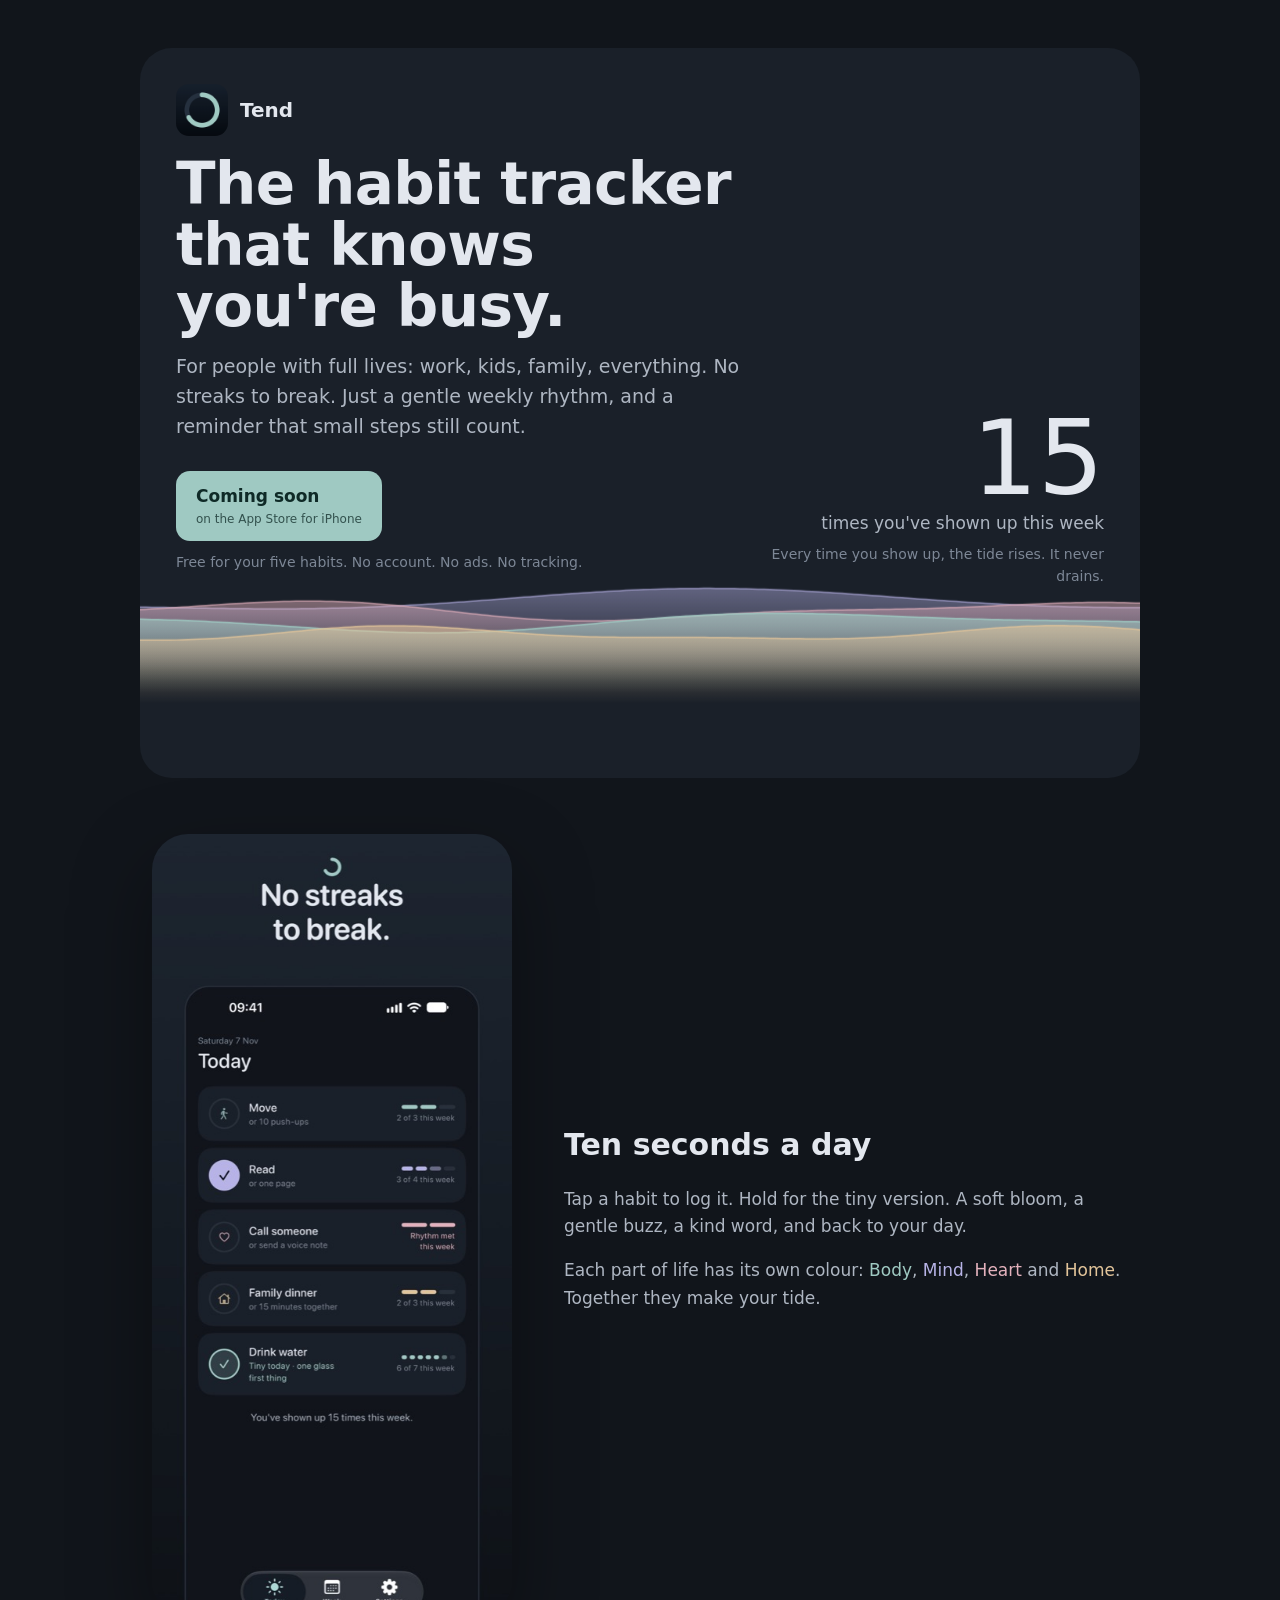
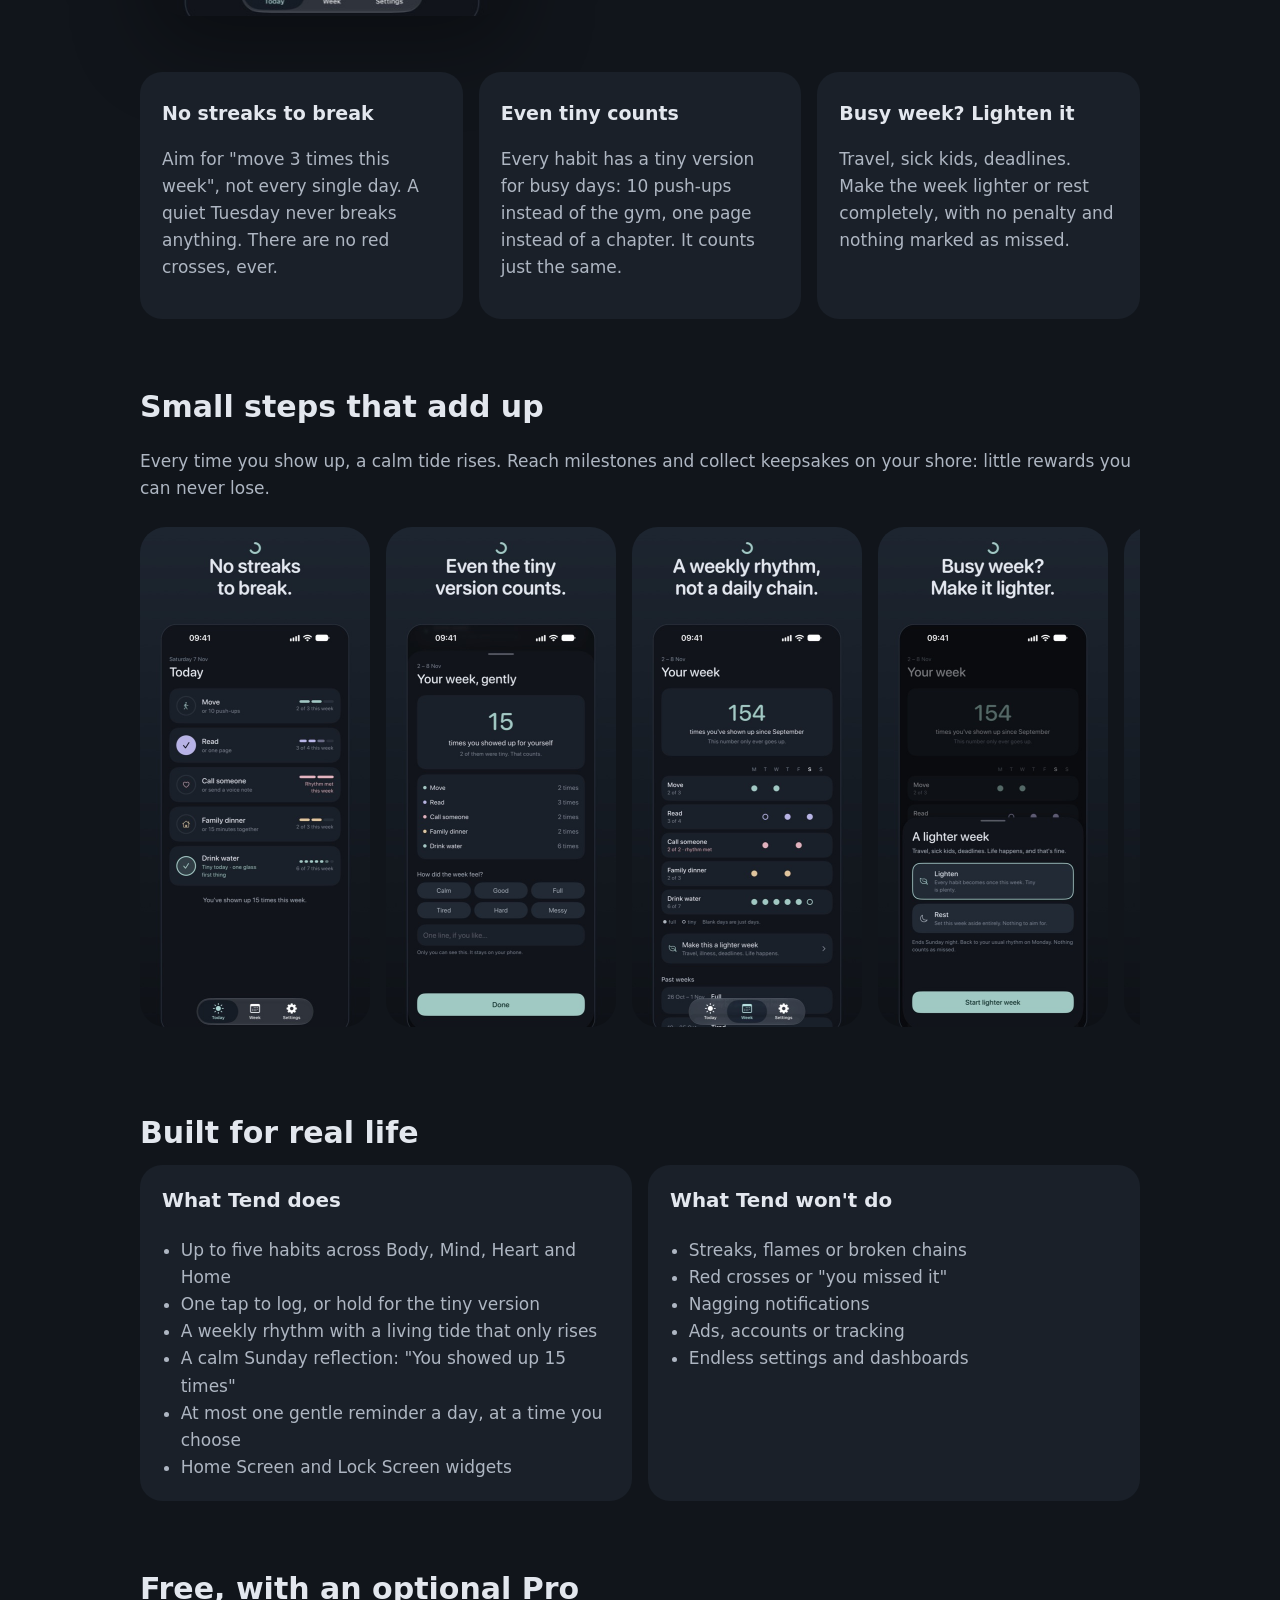
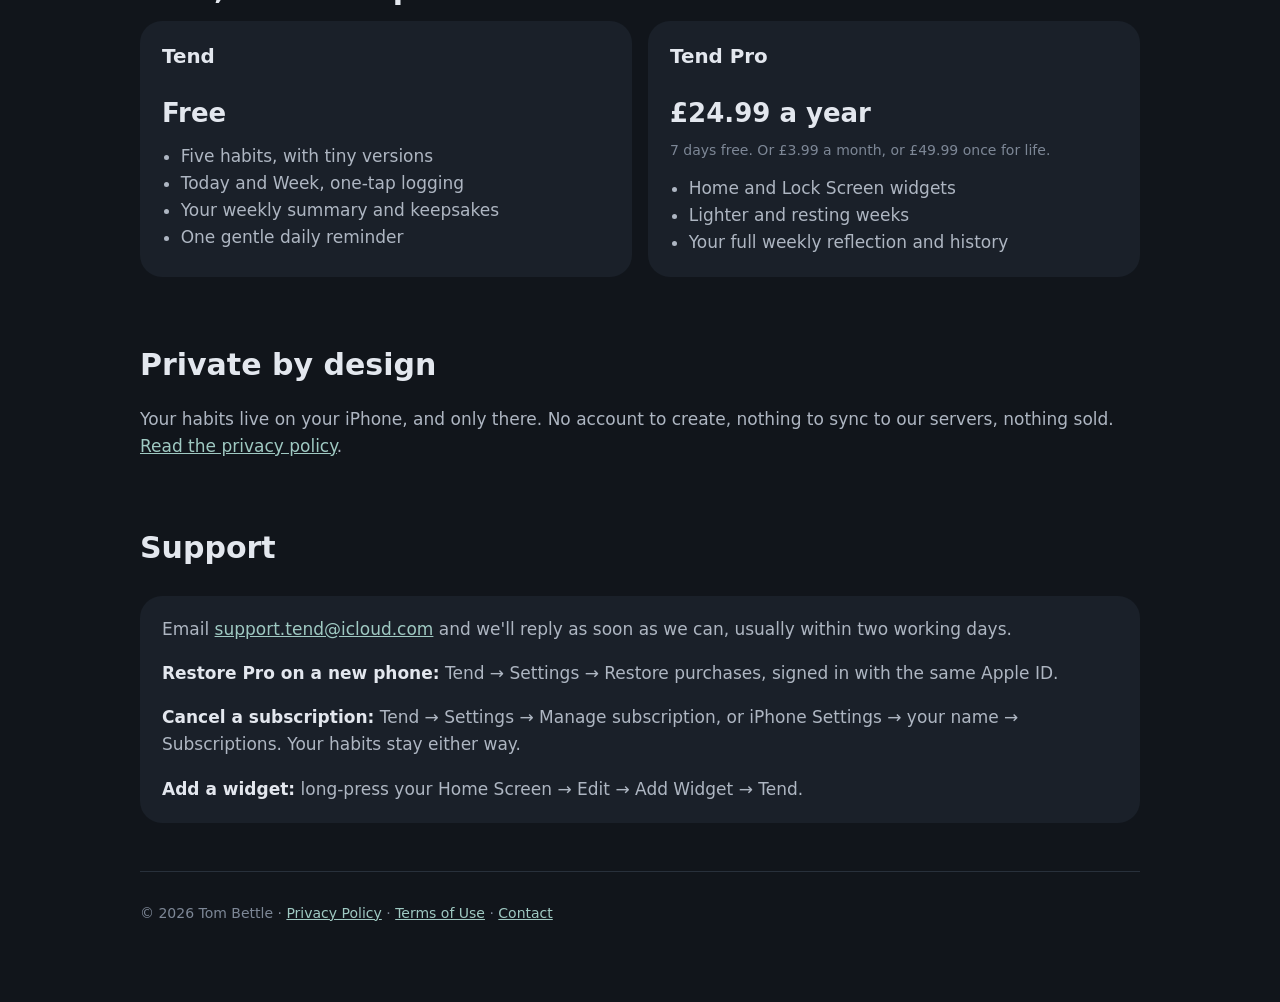
==== index.html @ be0e627a "Tide hero and app colours Co-Authored-By: Claude Opus 5.5 <noreply@anthropic.com>" ====
<!doctype html>
<html lang="en-GB">
<head>
<meta charset="utf-8">
<meta name="viewport" content="width=device-width, initial-scale=1">
<title>Tend · The calm habit tracker for busy people</title>
<meta name="description" content="Tend is a calm habit tracker for busy lives. Weekly rhythm instead of streaks, tiny versions for busy days, and lighter weeks with no penalty. Free on iPhone.">
<meta property="og:title" content="Tend · The habit tracker that knows you're busy">
<meta property="og:description" content="No streaks to break. A weekly rhythm, tiny versions for busy days, and a tide that rises every time you show up.">
<meta property="og:image" content="https://sitexuk.github.io/tend-site/images/1-today.jpg">
<link rel="icon" href="images/icon.png">
<link rel="apple-touch-icon" href="images/icon.png">
<link rel="stylesheet" href="style.css">
<style>
  main { max-width: 1040px; }
  .tide { position: relative; background: var(--card); border-radius: 32px; overflow: hidden; margin-top: 8px; }
  .tide canvas { position:absolute; inset:0; width:100%; height:100%; }
  .tide-inner { position: relative; display:grid; grid-template-columns: 1.25fr 0.75fr; gap: 24px; padding: 36px 36px 190px; }
  .tide h1 { font-size: clamp(38px, 5.6vw, 58px); line-height: 1.05; margin: 18px 0 14px; }
  .tide .lead { font-size: 19px; max-width: 30em; }
  .brand { display:flex; align-items:center; gap:12px; font-weight:600; font-size:20px; }
  .appicon { width:52px; height:52px; border-radius:13px; display:block; }
  .tide-count { align-self: end; text-align: right; }
  .tide-count .num { font-size: clamp(64px, 10vw, 104px); font-weight: 500; line-height: 1; color: var(--text); font-variant-numeric: tabular-nums; }
  .tide-count .cap { color: var(--soft); font-size: 17px; }
  .tide-count .sub { color: var(--muted); font-size: 14px; margin-top: 6px; }
  .hero { display:grid; grid-template-columns: 0.8fr 1.2fr; gap: 40px; align-items:center; margin-top: 56px; }
  .badge { display:inline-flex; align-items:center; gap:10px; background: var(--accent); color: var(--on-accent); border-radius: 14px; padding: 12px 20px; font-weight:600; text-decoration:none; margin-top: 10px; }
  .badge small { display:block; font-weight:400; font-size:12px; opacity:.75; }
  .note { font-size:14px; color: var(--muted); margin-top: 10px; }
  .phone { width:100%; max-width:360px; border-radius: 36px; display:block; margin: 0 auto; box-shadow: 0 30px 80px rgba(0,0,0,.35); }
  .pillars { display:grid; grid-template-columns: repeat(3, 1fr); gap:16px; margin: 56px 0 8px; }
  .pillars .card { margin:0; }
  .pillars h3 { margin: 6px 0 6px; font-size: 19px; }
  .shots { display:flex; gap:16px; overflow-x:auto; padding: 8px 2px 18px; scroll-snap-type: x mandatory; }
  .shots img { width: 230px; border-radius: 26px; flex: none; scroll-snap-align: start; }
  .split { display:grid; grid-template-columns: 1fr 1fr; gap: 16px; }
  .split .card { margin: 0; }
  .price { font-size: 26px; font-weight: 600; color: var(--text); margin: 4px 0; }
  ul.clean { padding-left: 1.1em; margin: 8px 0 0; }
  .not { color: var(--muted); }
  h2.section { font-size: 30px; margin-top: 64px; }
  @media (max-width: 760px) {
    .hero, .split, .pillars, .tide-inner { grid-template-columns: 1fr; }
    .tide-inner { padding: 28px 22px 170px; }
    .tide-count { text-align: left; }
    .phone { max-width: 280px; }
  }
</style>
</head>
<body>
<main>

  <section class="tide" aria-label="Tend">
    <canvas id="tide" aria-hidden="true"></canvas>
    <div class="tide-inner">
      <div class="tide-copy">
        <div class="brand"><img class="appicon" src="images/icon.png" alt=""> <span>Tend</span></div>
        <h1>The habit tracker that knows you're busy.</h1>
        <p class="lead">For people with full lives: work, kids, family, everything. No streaks to break. Just a gentle weekly rhythm, and a reminder that small steps still count.</p>
        <a class="badge" href="#download"><span>Coming soon<small>on the App Store for iPhone</small></span></a>
        <p class="note">Free for your five habits. No account. No ads. No tracking.</p>
      </div>
      <div class="tide-count">
        <div class="num" id="count">0</div>
        <div class="cap">times you've shown up this week</div>
        <div class="sub">Every time you show up, the tide rises. It never drains.</div>
      </div>
    </div>
  </section>

  <section class="hero">
    <img class="phone" src="images/1-today.jpg" alt="Tend's Today screen with five habits and the rising tide">
    <div>
      <h2 class="section" style="margin-top:0">Ten seconds a day</h2>
      <p>Tap a habit to log it. Hold for the tiny version. A soft bloom, a gentle buzz, a kind word, and back to your day.</p>
      <p>Each part of life has its own colour: <span style="color:var(--body)">Body</span>, <span style="color:var(--mind)">Mind</span>, <span style="color:var(--heart)">Heart</span> and <span style="color:var(--home)">Home</span>. Together they make your tide.</p>
    </div>
  </section>

  <section class="pillars">
    <div class="card">
      <h3>No streaks to break</h3>
      <p>Aim for "move 3 times this week", not every single day. A quiet Tuesday never breaks anything. There are no red crosses, ever.</p>
    </div>
    <div class="card">
      <h3>Even tiny counts</h3>
      <p>Every habit has a tiny version for busy days: 10 push-ups instead of the gym, one page instead of a chapter. It counts just the same.</p>
    </div>
    <div class="card">
      <h3>Busy week? Lighten it</h3>
      <p>Travel, sick kids, deadlines. Make the week lighter or rest completely, with no penalty and nothing marked as missed.</p>
    </div>
  </section>

  <h2 class="section">Small steps that add up</h2>
  <p>Every time you show up, a calm tide rises. Reach milestones and collect keepsakes on your shore: little rewards you can never lose.</p>
  <div class="shots" aria-label="Screenshots">
    <img src="images/1-today.jpg" alt="Today screen">
    <img src="images/2-reflection.jpg" alt="Weekly reflection: 15 times you showed up for yourself">
    <img src="images/3-week.jpg" alt="Week screen with lifetime count">
    <img src="images/4-lighter.jpg" alt="Lighter week options">
    <img src="images/5-widget.jpg" alt="Home Screen widget">
  </div>

  <h2 class="section">Built for real life</h2>
  <div class="split">
    <div class="card">
      <h3 style="margin-top:0">What Tend does</h3>
      <ul class="clean">
        <li>Up to five habits across Body, Mind, Heart and Home</li>
        <li>One tap to log, or hold for the tiny version</li>
        <li>A weekly rhythm with a living tide that only rises</li>
        <li>A calm Sunday reflection: "You showed up 15 times"</li>
        <li>At most one gentle reminder a day, at a time you choose</li>
        <li>Home Screen and Lock Screen widgets</li>
      </ul>
    </div>
    <div class="card">
      <h3 style="margin-top:0">What Tend won't do</h3>
      <ul class="clean not">
        <li>Streaks, flames or broken chains</li>
        <li>Red crosses or "you missed it"</li>
        <li>Nagging notifications</li>
        <li>Ads, accounts or tracking</li>
        <li>Endless settings and dashboards</li>
      </ul>
    </div>
  </div>

  <h2 class="section" id="pricing">Free, with an optional Pro</h2>
  <div class="split">
    <div class="card">
      <h3 style="margin-top:0">Tend</h3>
      <p class="price">Free</p>
      <ul class="clean">
        <li>Five habits, with tiny versions</li>
        <li>Today and Week, one-tap logging</li>
        <li>Your weekly summary and keepsakes</li>
        <li>One gentle daily reminder</li>
      </ul>
    </div>
    <div class="card">
      <h3 style="margin-top:0">Tend Pro</h3>
      <p class="price">£24.99 a year</p>
      <p class="small" style="margin-top:0">7 days free. Or £3.99 a month, or £49.99 once for life.</p>
      <ul class="clean">
        <li>Home and Lock Screen widgets</li>
        <li>Lighter and resting weeks</li>
        <li>Your full weekly reflection and history</li>
      </ul>
    </div>
  </div>

  <h2 class="section" id="download">Private by design</h2>
  <p>Your habits live on your iPhone, and only there. No account to create, nothing to sync to our servers, nothing sold. <a href="privacy/">Read the privacy policy</a>.</p>

  <h2 class="section" id="support">Support</h2>
  <div class="card">
    <p style="margin-top:0">Email <a href="mailto:support.tend@icloud.com">support.tend@icloud.com</a> and we'll reply as soon as we can, usually within two working days.</p>
    <p><strong>Restore Pro on a new phone:</strong> Tend → Settings → Restore purchases, signed in with the same Apple ID.</p>
    <p><strong>Cancel a subscription:</strong> Tend → Settings → Manage subscription, or iPhone Settings → your name → Subscriptions. Your habits stay either way.</p>
    <p style="margin-bottom:0"><strong>Add a widget:</strong> long-press your Home Screen → Edit → Add Widget → Tend.</p>
  </div>

  <footer>
    <p class="small">© 2026 Tom Bettle · <a href="privacy/">Privacy Policy</a> · <a href="https://www.apple.com/legal/internet-services/itunes/dev/stdeula/">Terms of Use</a> · <a href="mailto:support.tend@icloud.com">Contact</a></p>
  </footer>
</main>
<script>
// The tide: four ribbons in the life-area colours, glassy crests, rising as the count goes up.
(() => {
  const canvas = document.getElementById('tide'), ctx = canvas.getContext('2d');
  const countEl = document.getElementById('count');
  const still = matchMedia('(prefers-reduced-motion: reduce)').matches;
  const layers = [
    { c: [183,179,230], o: .20, a: 9, f: 1.7, s: .55, p: 0.0, d: -18 },
    { c: [227,177,188], o: .22, a: 8, f: 2.6, s: .83, p: 1.3, d: -8 },
    { c: [159,201,194], o: .30, a: 8, f: 2.1, s: 1.21, p: 2.6, d: 3 },
    { c: [226,196,154], o: .26, a: 6, f: 3.1, s: 1.47, p: 4.0, d: 15 },
  ];
  const target = 15; let shown = still ? target : 0, level = still ? 1 : 0, start = performance.now();
  function size() { const r = canvas.getBoundingClientRect(), k = devicePixelRatio || 1; canvas.width = r.width * k; canvas.height = r.height * k; ctx.setTransform(k, 0, 0, k, 0, 0); }
  addEventListener('resize', size); size();
  function frame(now) {
    const t = now / 1000, w = canvas.clientWidth, h = canvas.clientHeight;
    if (!still) {
      const p = Math.min((now - start) / 3200, 1), e = 1 - Math.pow(1 - p, 3);
      level = e; const n = Math.round(target * e);
      if (n !== shown) { shown = n; countEl.textContent = n; }
    }
    ctx.clearRect(0, 0, w, h);
    for (const L of layers) {
      const top = h - (70 + 90 * level) + L.d, crest = [];
      ctx.beginPath(); ctx.moveTo(0, h);
      for (let x = 0; x <= w + 6; x += 6) {
        const u = x / w * Math.PI;
        const y = top + Math.sin(u * L.f + t * L.s + L.p) * L.a + Math.sin(u * L.f * 1.9 - t * L.s * .6 + L.p * 2.3) * L.a * .4;
        ctx.lineTo(x, y); crest.push([x, y]);
      }
      ctx.lineTo(w, h); ctx.closePath();
      const g = ctx.createLinearGradient(0, top - L.a, 0, top + 70);
      g.addColorStop(0, `rgba(${L.c},${Math.min(L.o * 2.2, 1)})`); g.addColorStop(1, `rgba(${L.c},0)`);
      ctx.fillStyle = g; ctx.fill();
      ctx.beginPath(); crest.forEach(([x, y], i) => i ? ctx.lineTo(x, y) : ctx.moveTo(x, y));
      ctx.strokeStyle = `rgba(${L.c},${Math.min(L.o * 3, .85)})`; ctx.lineWidth = 1.5; ctx.stroke();
    }
    if (!still) requestAnimationFrame(frame);
  }
  countEl.textContent = shown; requestAnimationFrame(frame);
})();
</script>
</body>
</html>
---- style.css ----
/* Tide palette, matching the app (dark first). */
:root { --bg:#11151B; --card:#1A2029; --raised:#222A35; --text:#E3E7EE; --soft:#AEB6C2; --muted:#7D8796; --accent:#9FC9C2; --on-accent:#0F2A27; --line:#28303B;
        --body:#9FC9C2; --mind:#B7B3E6; --heart:#E3B1BC; --home:#E2C49A; color-scheme: dark; }
* { box-sizing: border-box; }
body { margin:0; background:var(--bg); color:var(--text); font: 17px/1.6 ui-rounded, "SF Pro Rounded", -apple-system, system-ui, sans-serif; }
main { max-width: 680px; margin: 0 auto; padding: 40px 20px 64px; }
.mark { width:44px; height:44px; border-radius:50%; border:6px solid var(--line); border-top-color:var(--accent); border-right-color:var(--accent); transform: rotate(20deg); margin-bottom:20px; }
h1 { font-size: 34px; font-weight: 600; margin: 0 0 6px; letter-spacing:-0.01em; }
h2 { font-size: 20px; font-weight: 600; margin: 36px 0 8px; }
h3 { color: var(--text); }
p, li { color: var(--soft); }
strong { color: var(--text); }
.lead { font-size: 19px; color: var(--soft); margin-top: 0; }
.card { background: var(--card); border-radius: 22px; padding: 20px 22px; margin: 24px 0; }
a { color: var(--accent); }
.small { font-size: 14px; color: var(--muted); }
footer { margin-top: 48px; border-top: 1px solid var(--line); padding-top: 16px; }
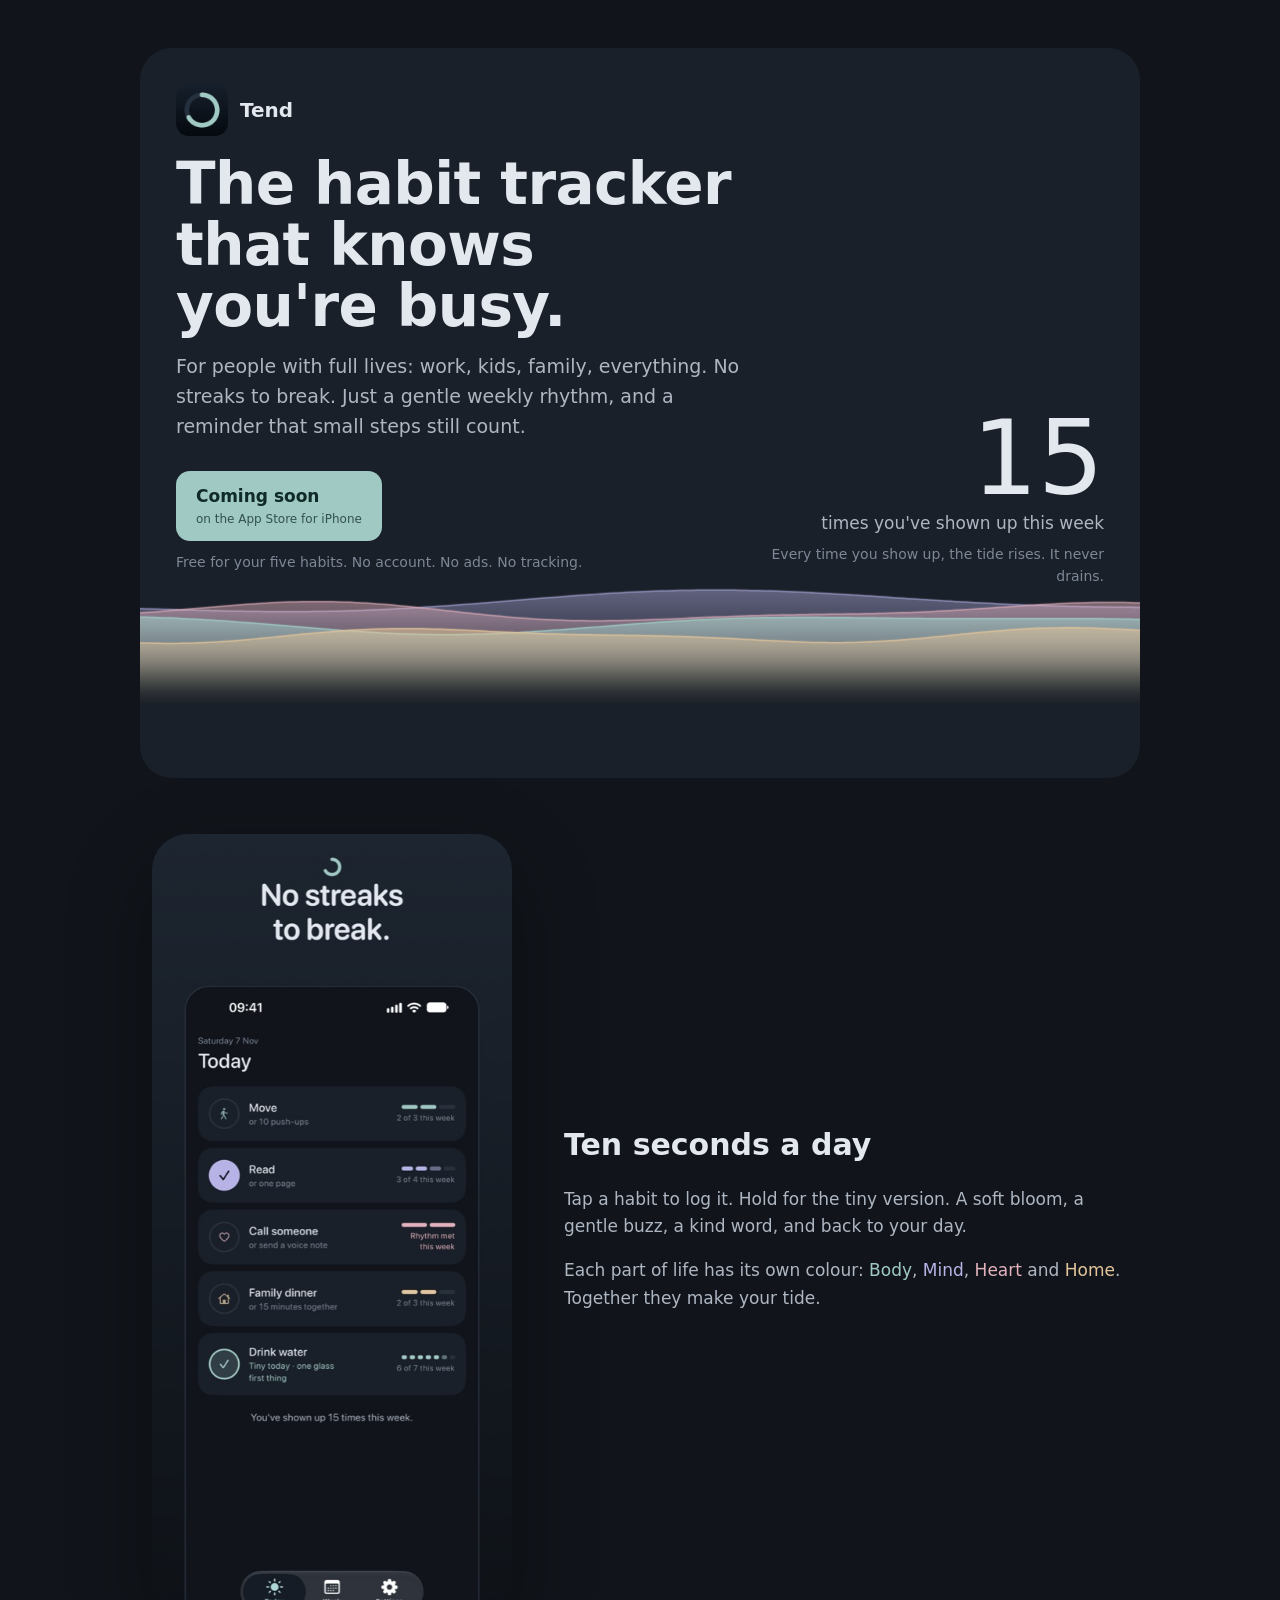
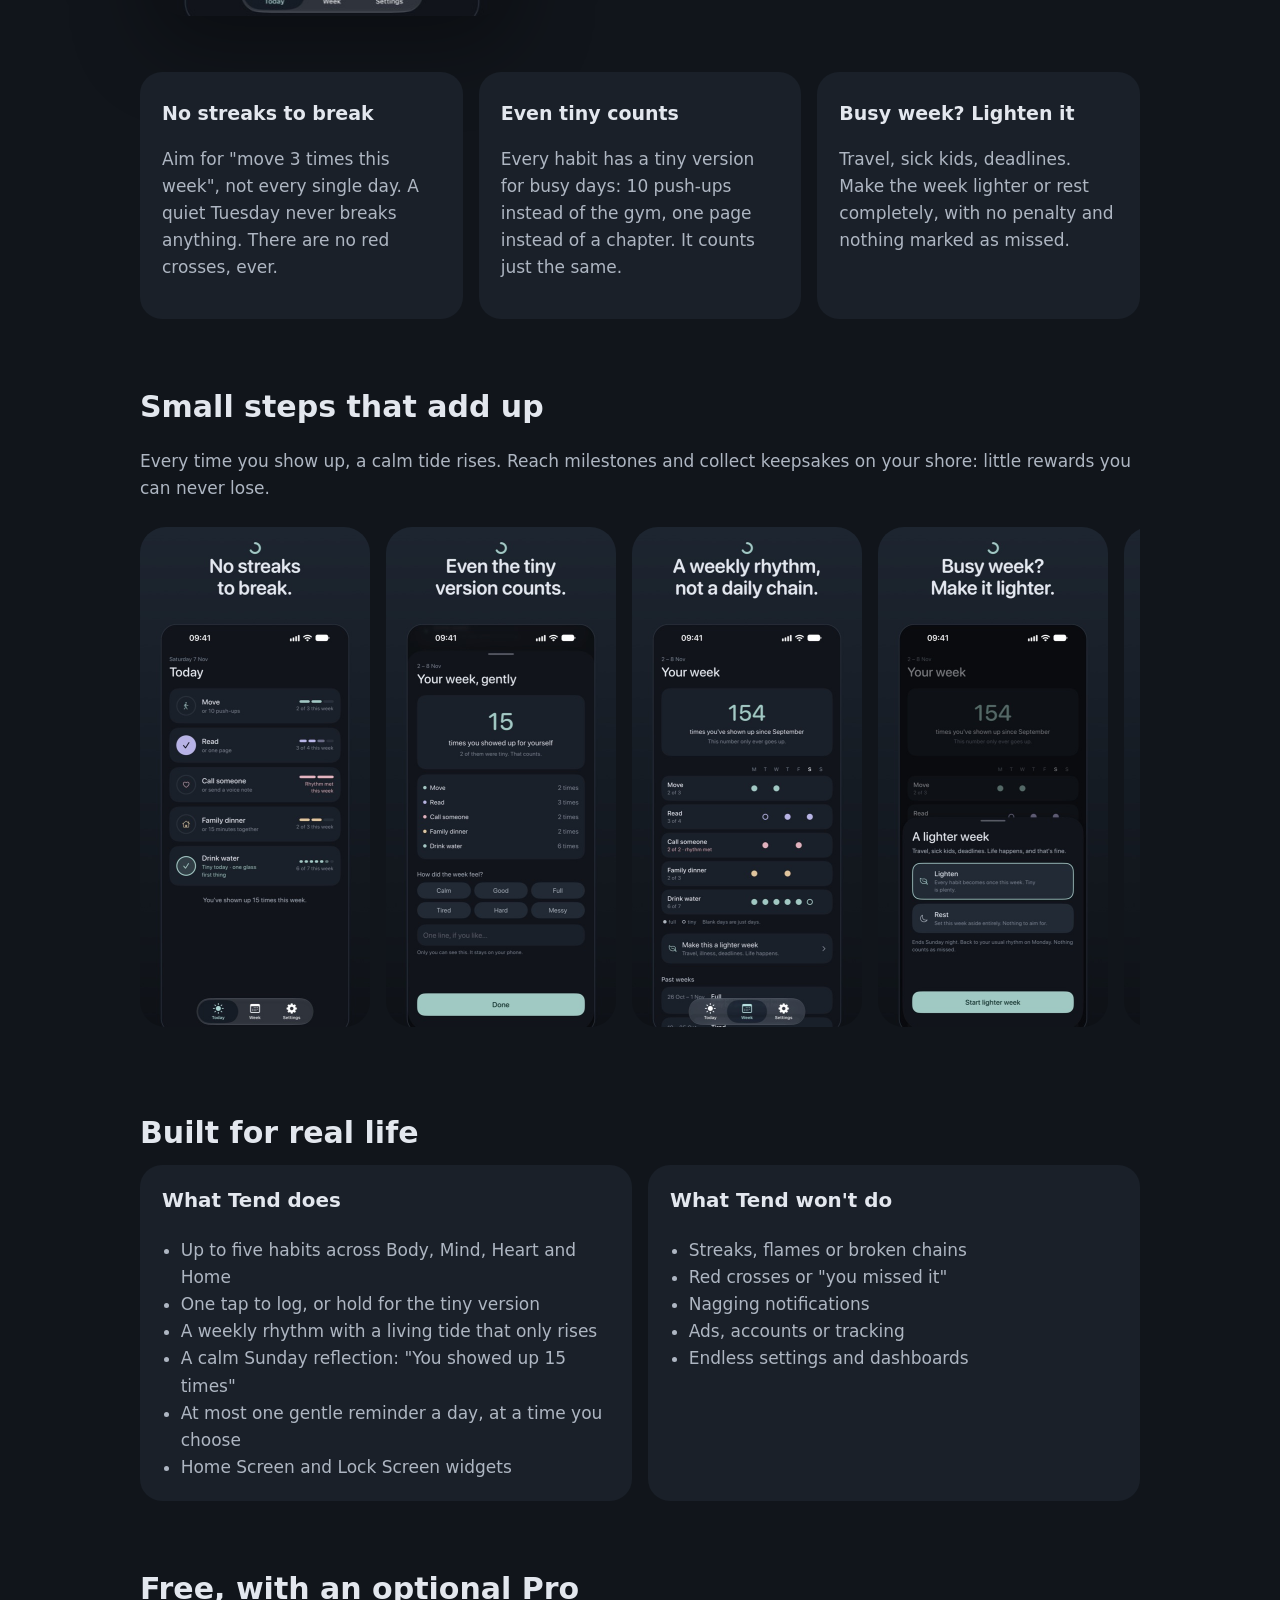
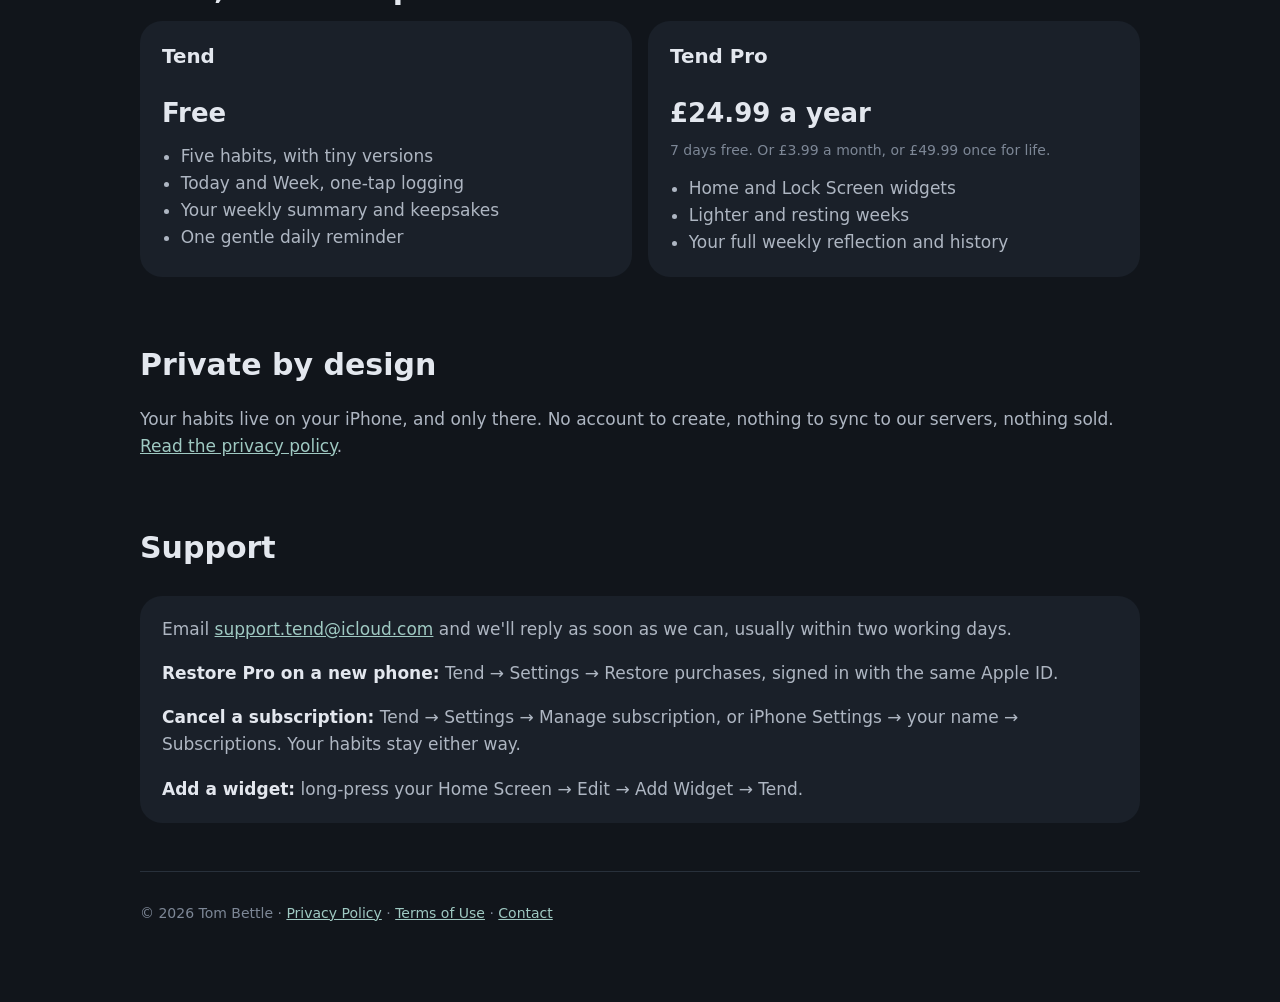
==== commit f6be574e: "Bust stylesheet cache Co-Authored-By: Claude Opus 5.5 <noreply@anthropic.com>" ====
--- a/index.html
+++ b/index.html
@@ -10,7 +10,7 @@
 <meta property="og:image" content="https://sitexuk.github.io/tend-site/images/1-today.jpg">
 <link rel="icon" href="images/icon.png">
 <link rel="apple-touch-icon" href="images/icon.png">
-<link rel="stylesheet" href="style.css">
+<link rel="stylesheet" href="style.css?v=2">
 <style>
   main { max-width: 1040px; }
   .tide { position: relative; background: var(--card); border-radius: 32px; overflow: hidden; margin-top: 8px; }
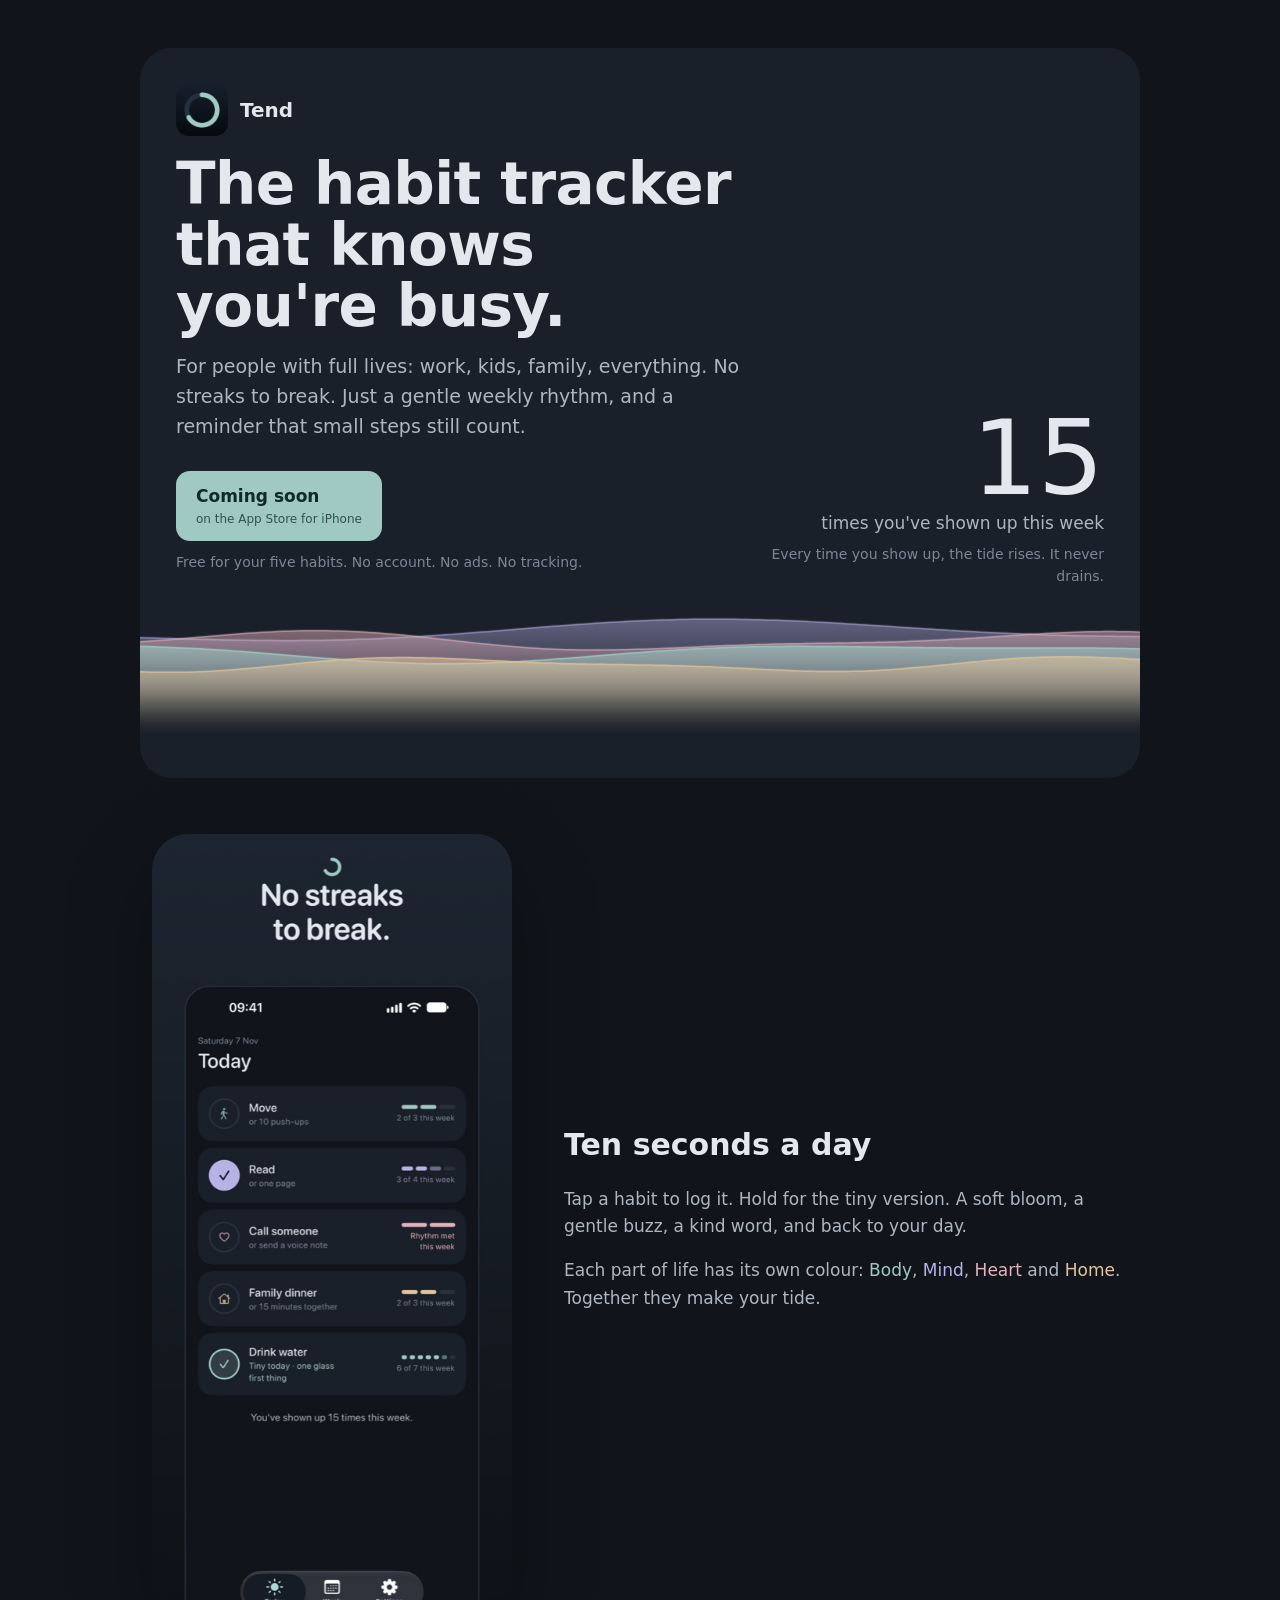
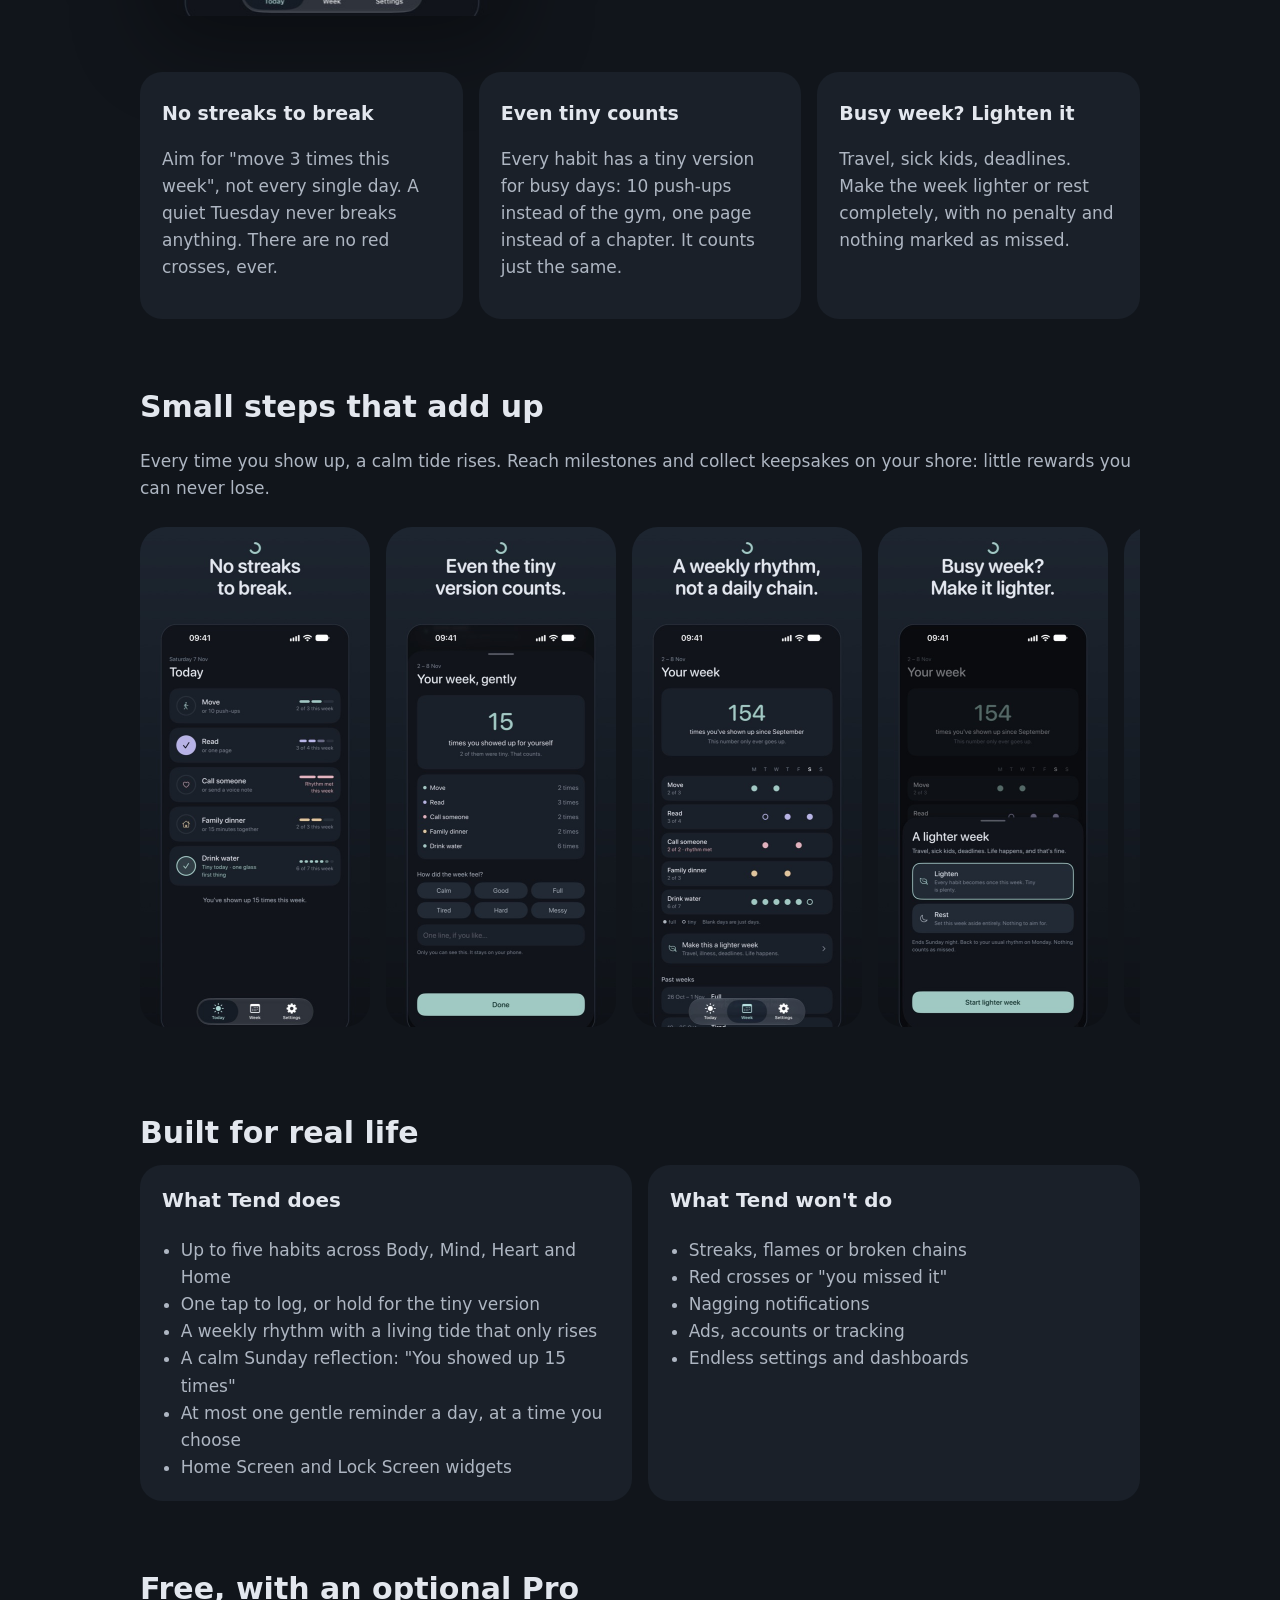
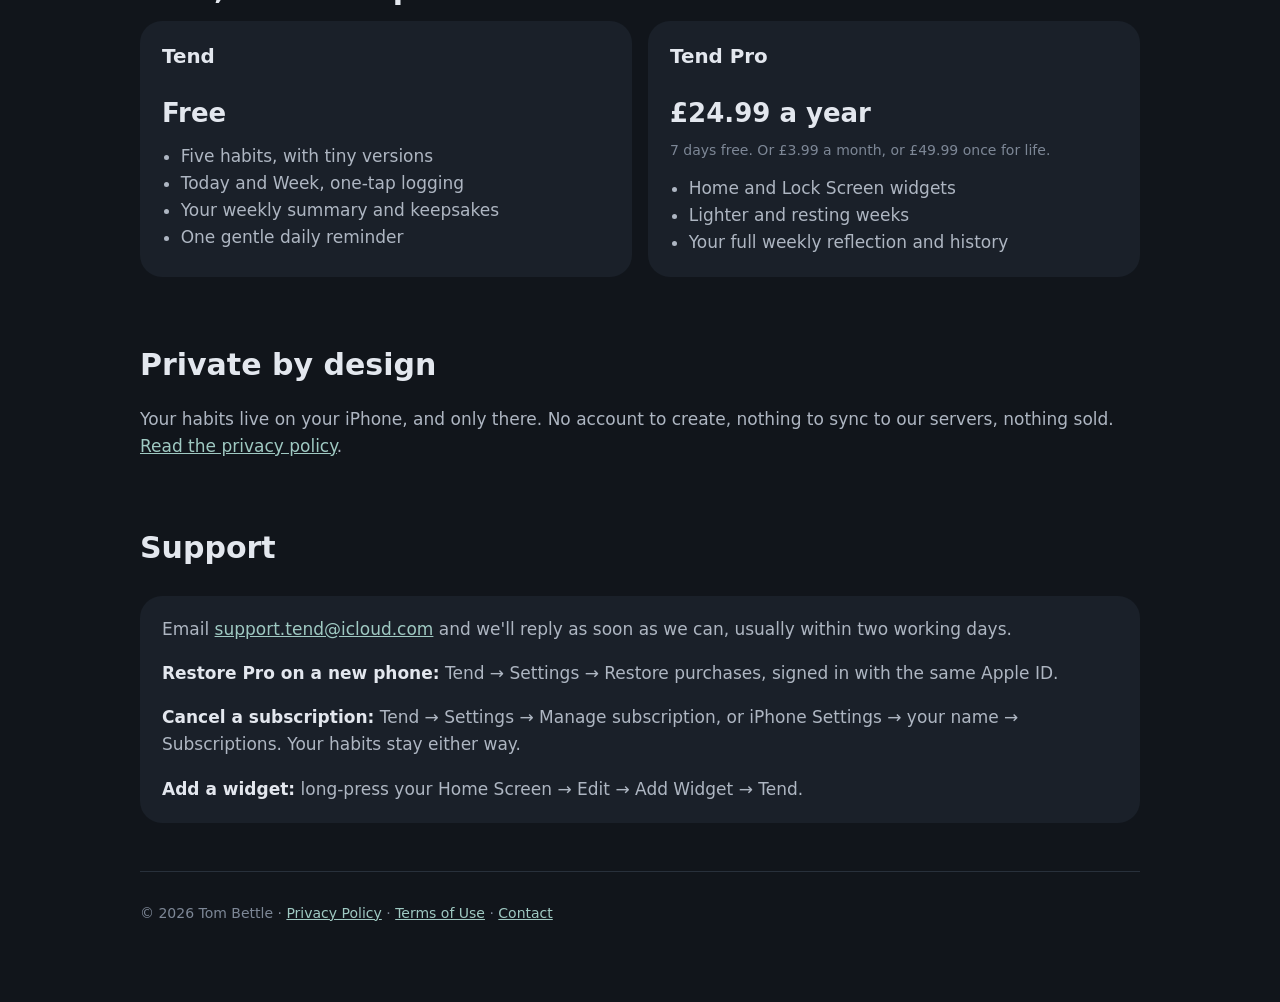
==== commit 2d17fc62: "Tide room on small screens Co-Authored-By: Claude Opus 5.5 <noreply@anthropic.com>" ====
--- a/index.html
+++ b/index.html
@@ -42,7 +42,7 @@
   h2.section { font-size: 30px; margin-top: 64px; }
   @media (max-width: 760px) {
     .hero, .split, .pillars, .tide-inner { grid-template-columns: 1fr; }
-    .tide-inner { padding: 28px 22px 170px; }
+    .tide-inner { padding: 28px 22px 200px; }
     .tide-count { text-align: left; }
     .phone { max-width: 280px; }
   }
@@ -191,7 +191,7 @@
     }
     ctx.clearRect(0, 0, w, h);
     for (const L of layers) {
-      const top = h - (70 + 90 * level) + L.d, crest = [];
+      const top = h - (56 + 74 * level) + L.d, crest = [];
       ctx.beginPath(); ctx.moveTo(0, h);
       for (let x = 0; x <= w + 6; x += 6) {
         const u = x / w * Math.PI;
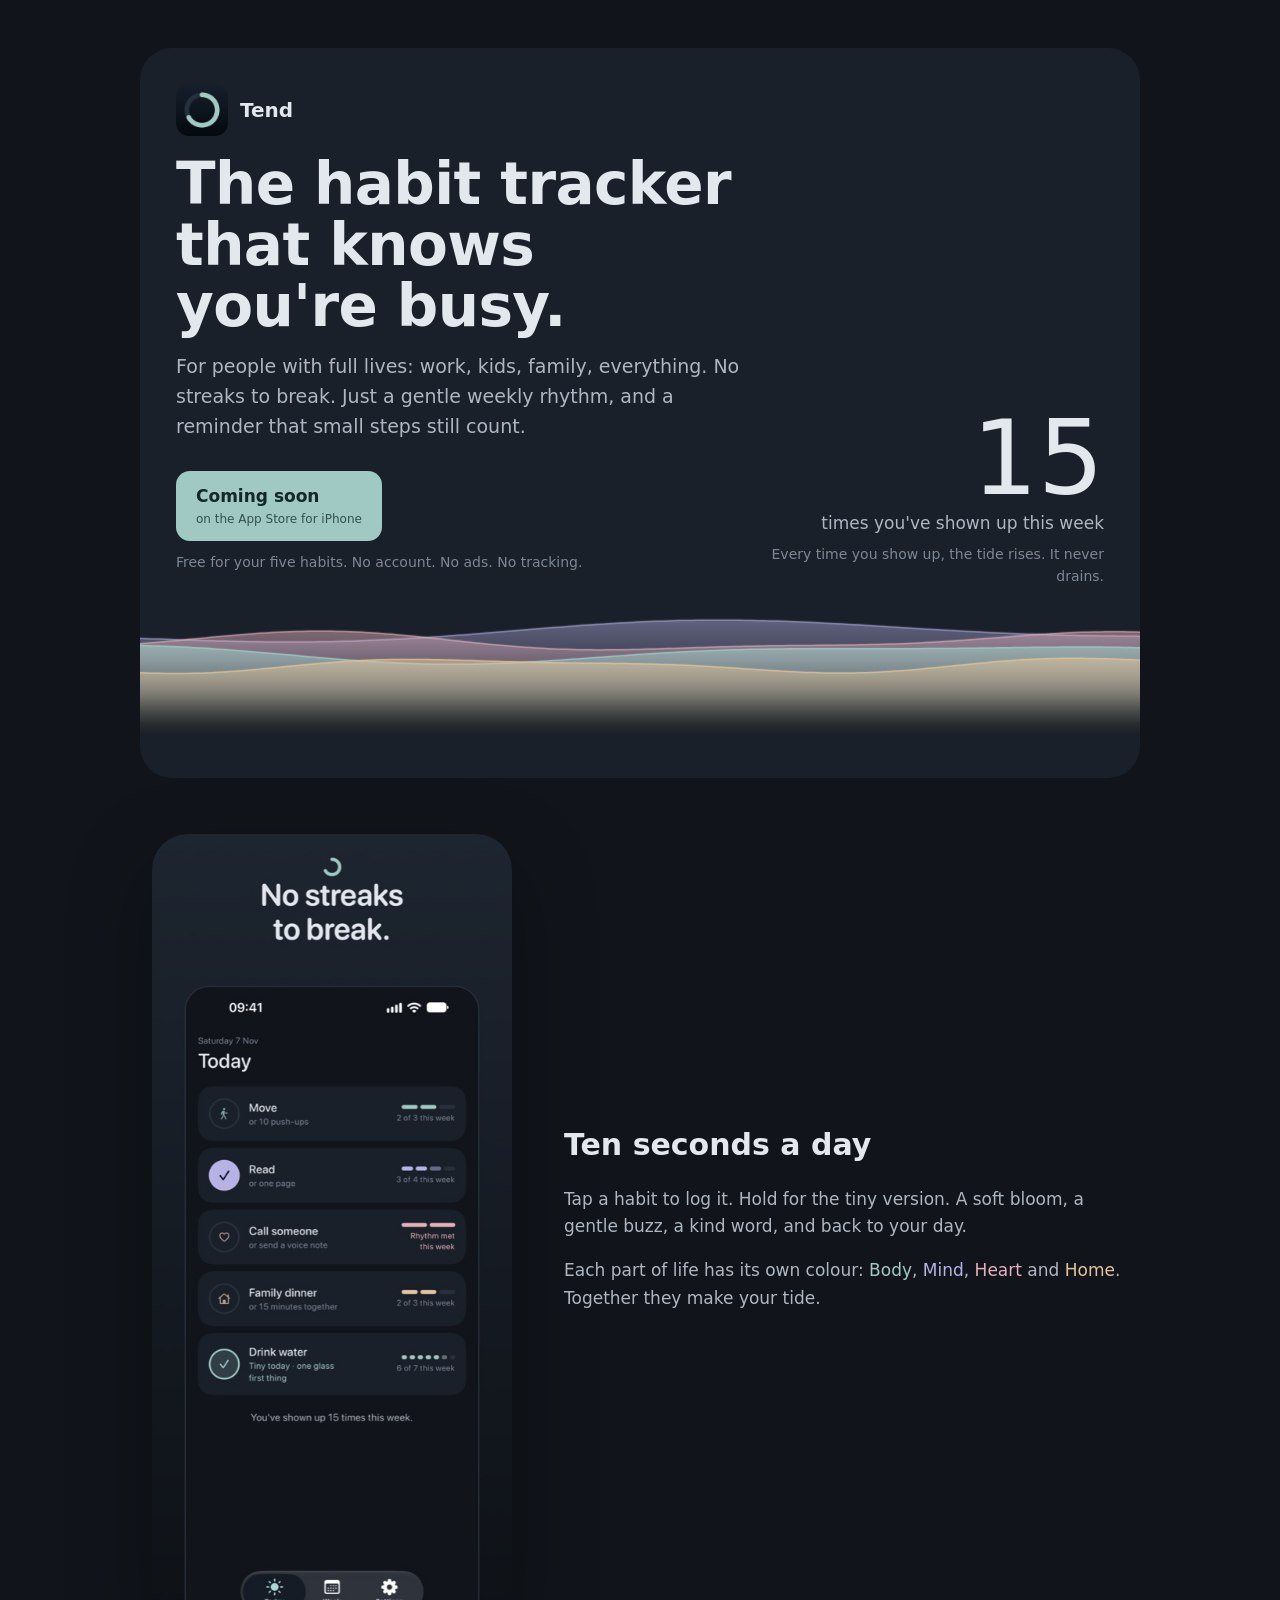
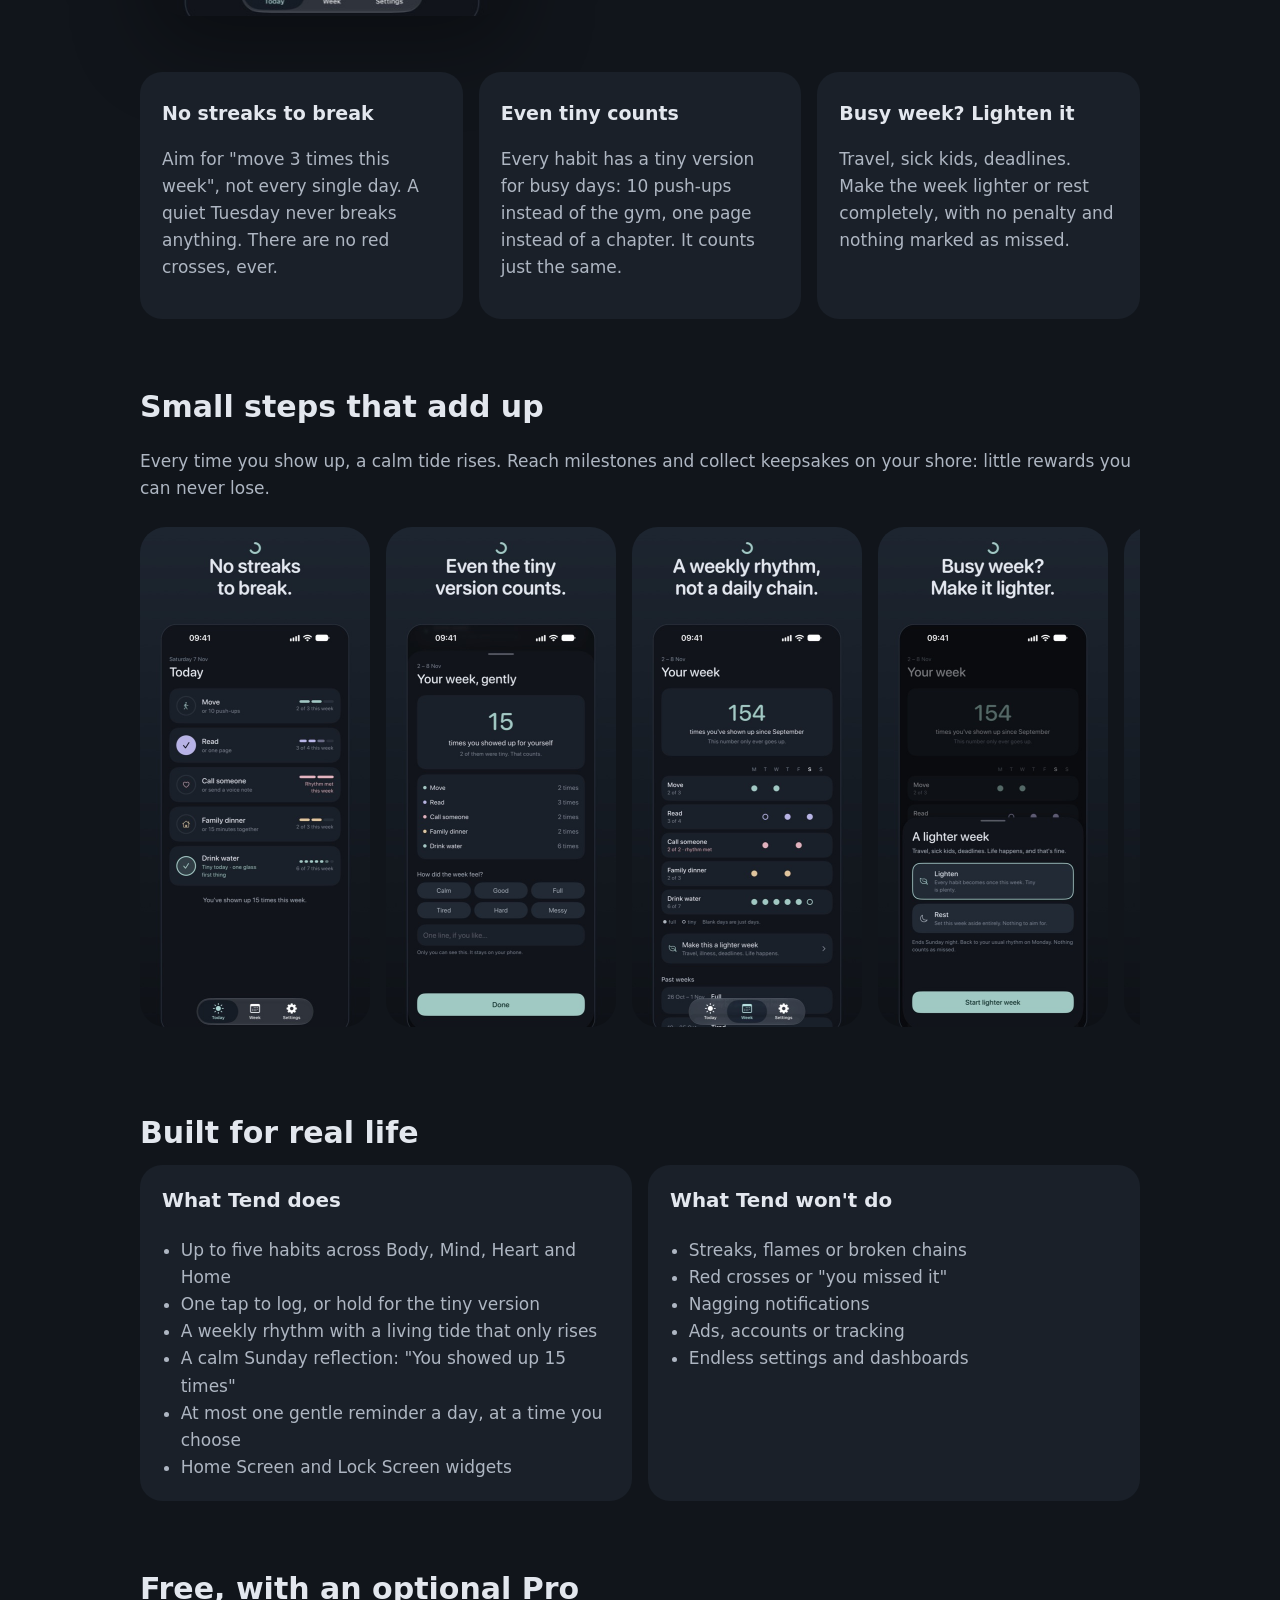
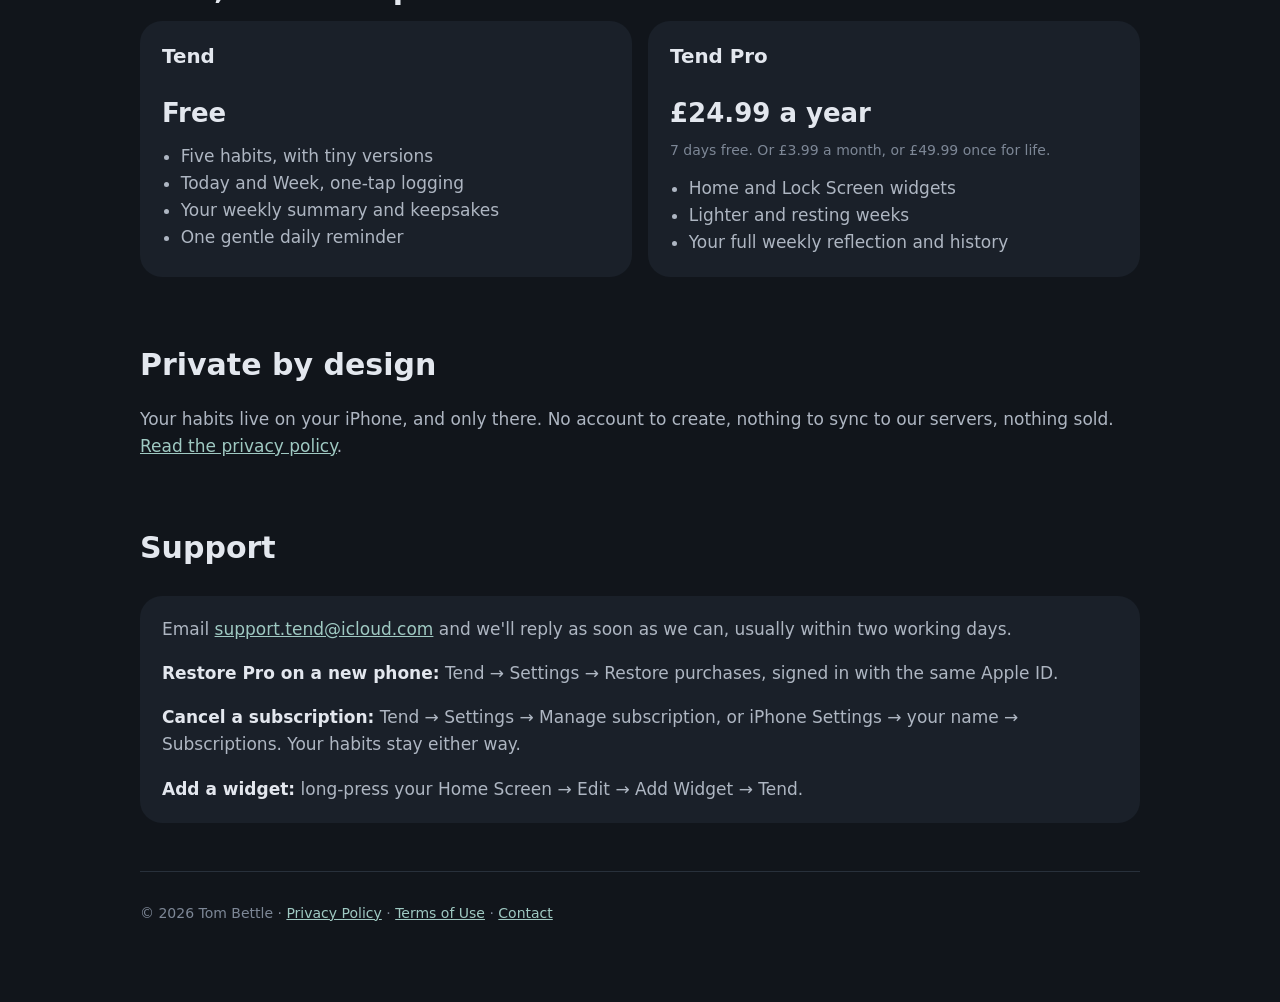
==== commit 51760545: "Phones: tide card first, intro card below Co-Authored-By: Claude Opus 5.5 <noreply@anthropic.com>" ====
--- a/index.html
+++ b/index.html
@@ -24,6 +24,7 @@
   .tide-count .num { font-size: clamp(64px, 10vw, 104px); font-weight: 500; line-height: 1; color: var(--text); font-variant-numeric: tabular-nums; }
   .tide-count .cap { color: var(--soft); font-size: 17px; }
   .tide-count .sub { color: var(--muted); font-size: 14px; margin-top: 6px; }
+  .tide-count canvas.tide-mobile { display: none; position: absolute; inset: 0; width: 100%; height: 100%; }
   .hero { display:grid; grid-template-columns: 0.8fr 1.2fr; gap: 40px; align-items:center; margin-top: 56px; }
   .badge { display:inline-flex; align-items:center; gap:10px; background: var(--accent); color: var(--on-accent); border-radius: 14px; padding: 12px 20px; font-weight:600; text-decoration:none; margin-top: 10px; }
   .badge small { display:block; font-weight:400; font-size:12px; opacity:.75; }
@@ -42,8 +43,14 @@
   h2.section { font-size: 30px; margin-top: 64px; }
   @media (max-width: 760px) {
     .hero, .split, .pillars, .tide-inner { grid-template-columns: 1fr; }
-    .tide-inner { padding: 28px 22px 200px; }
-    .tide-count { text-align: left; }
+    /* Phones: the tide card first, then the intro card underneath. */
+    .tide { background: transparent; border-radius: 0; overflow: visible; }
+    .tide > canvas { display: none; }
+    .tide-inner { display: flex; flex-direction: column; gap: 14px; padding: 0; }
+    .tide-count { order: -1; position: relative; overflow: hidden; text-align: left; background: var(--card); border-radius: 28px; padding: 26px 22px 150px; }
+    .tide-count canvas.tide-mobile { display: block; }
+    .tide-count .num, .tide-count .cap, .tide-count .sub { position: relative; }
+    .tide-copy { background: var(--card); border-radius: 28px; padding: 24px 22px; }
     .phone { max-width: 280px; }
   }
 </style>
@@ -62,6 +69,7 @@
         <p class="note">Free for your five habits. No account. No ads. No tracking.</p>
       </div>
       <div class="tide-count">
+        <canvas class="tide-mobile" aria-hidden="true"></canvas>
         <div class="num" id="count">0</div>
         <div class="cap">times you've shown up this week</div>
         <div class="sub">Every time you show up, the tide rises. It never drains.</div>
@@ -170,7 +178,7 @@
 <script>
 // The tide: four ribbons in the life-area colours, glassy crests, rising as the count goes up.
 (() => {
-  const canvas = document.getElementById('tide'), ctx = canvas.getContext('2d');
+  const canvases = [document.getElementById('tide'), document.querySelector('.tide-mobile')];
   const countEl = document.getElementById('count');
   const still = matchMedia('(prefers-reduced-motion: reduce)').matches;
   const layers = [
@@ -180,7 +188,13 @@
     { c: [226,196,154], o: .26, a: 6, f: 3.1, s: 1.47, p: 4.0, d: 15 },
   ];
   const target = 15; let shown = still ? target : 0, level = still ? 1 : 0, start = performance.now();
-  function size() { const r = canvas.getBoundingClientRect(), k = devicePixelRatio || 1; canvas.width = r.width * k; canvas.height = r.height * k; ctx.setTransform(k, 0, 0, k, 0, 0); }
+  let canvas, ctx;
+  function size() {
+    canvas = canvases.find(c => getComputedStyle(c).display !== 'none') || canvases[0];
+    ctx = canvas.getContext('2d');
+    const r = canvas.getBoundingClientRect(), k = devicePixelRatio || 1;
+    canvas.width = r.width * k; canvas.height = r.height * k; ctx.setTransform(k, 0, 0, k, 0, 0);
+  }
   addEventListener('resize', size); size();
   function frame(now) {
     const t = now / 1000, w = canvas.clientWidth, h = canvas.clientHeight;
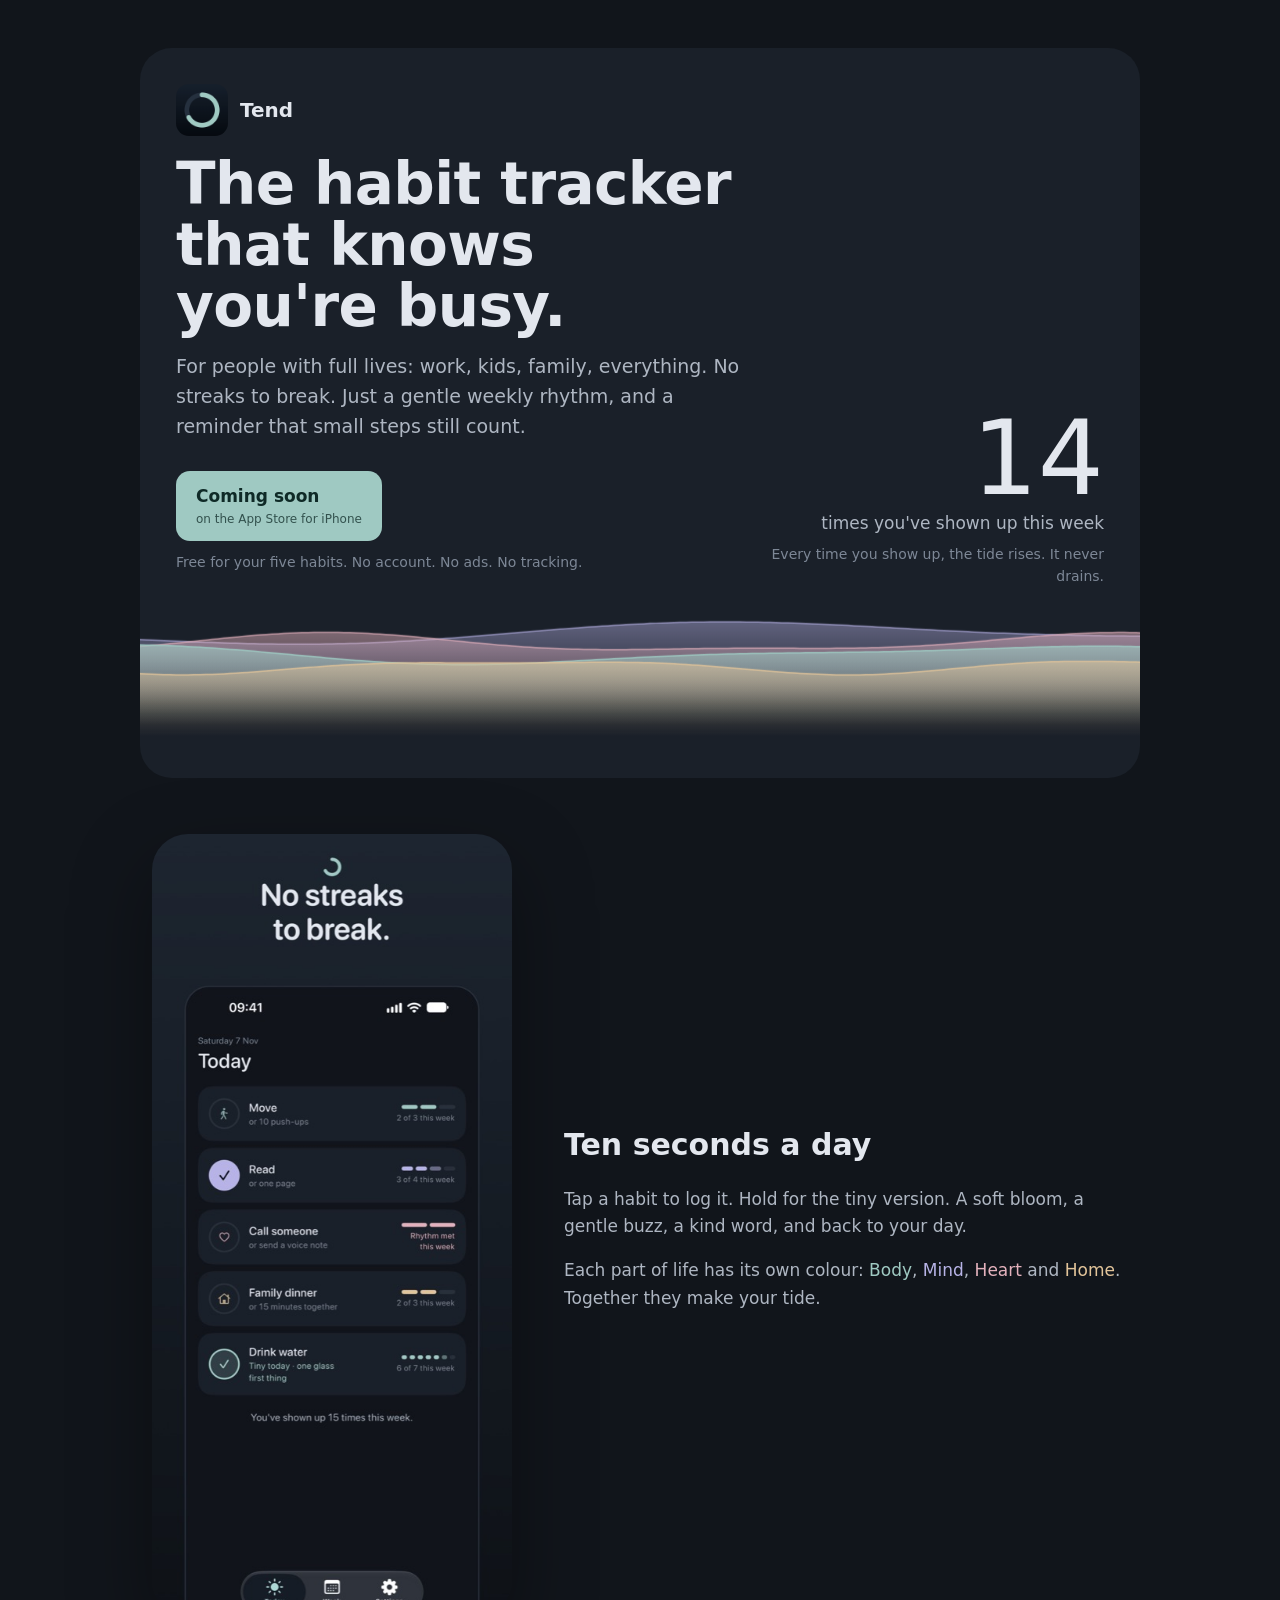
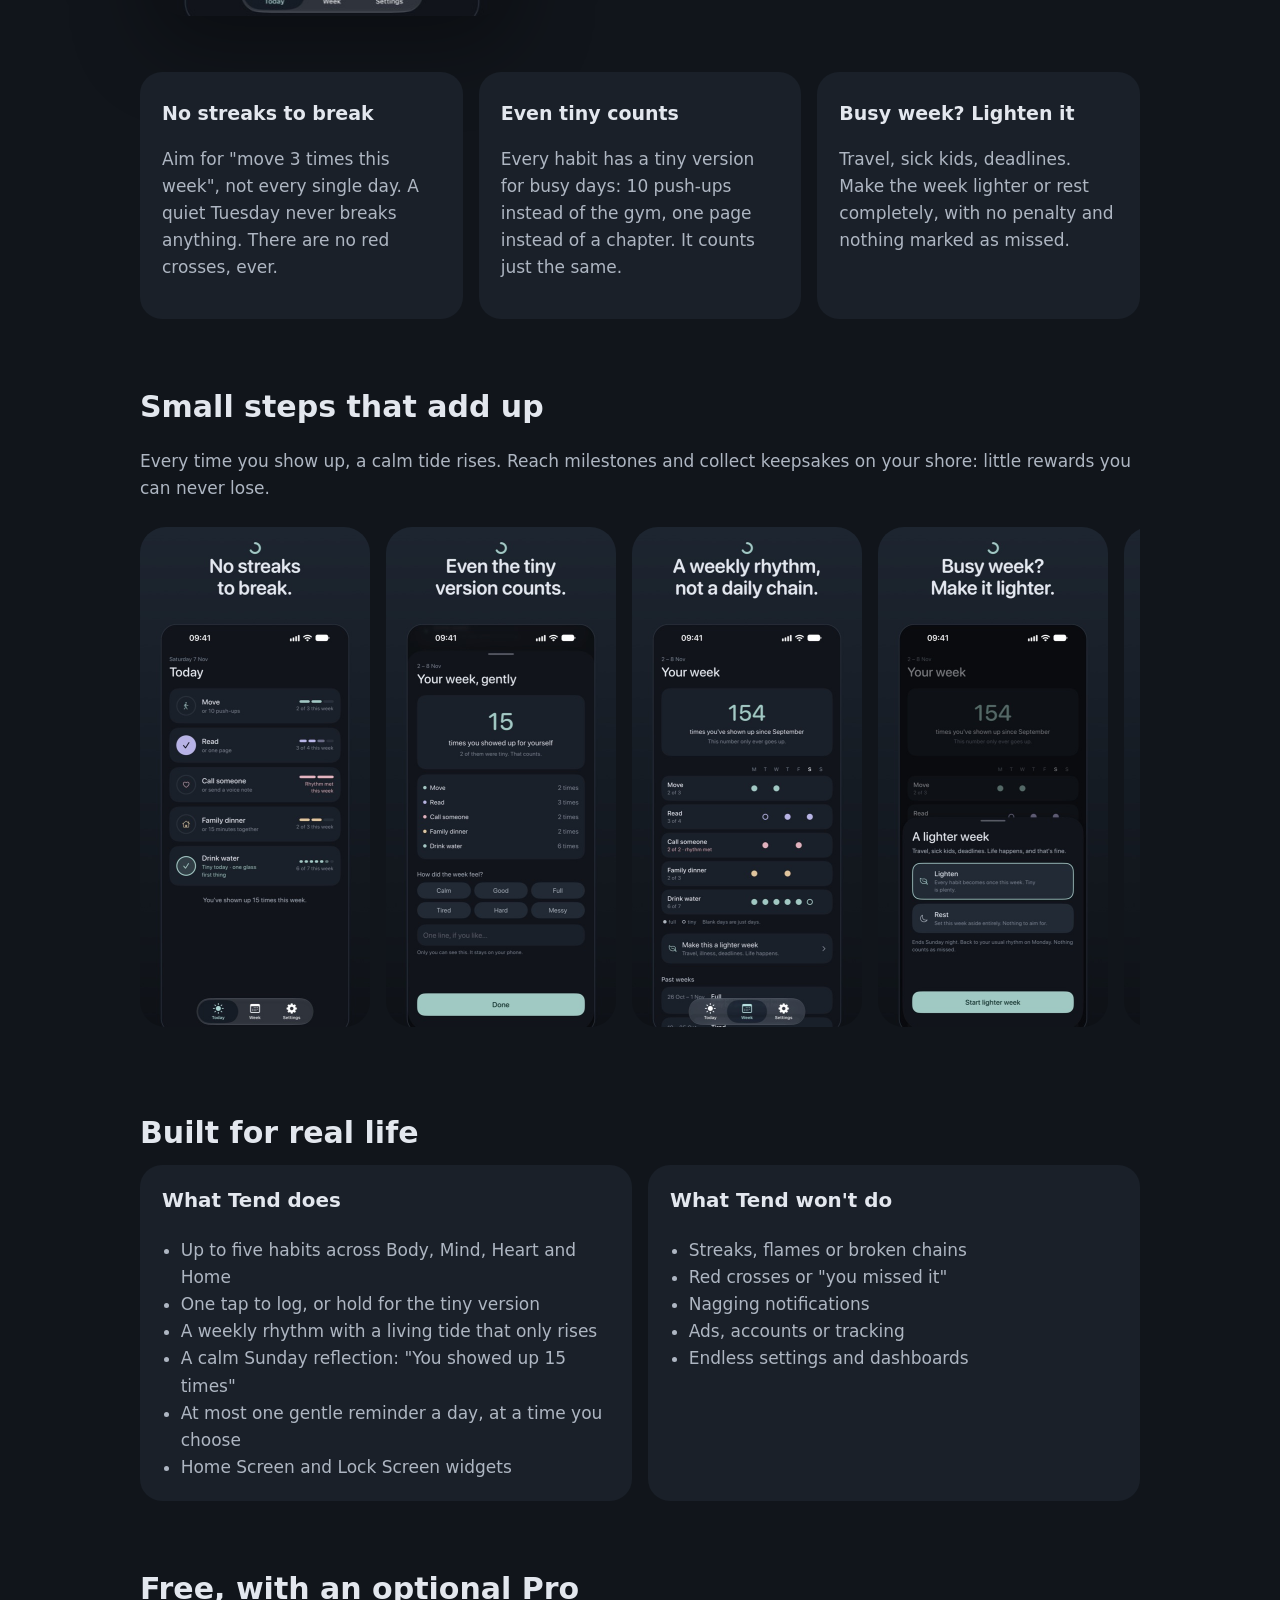
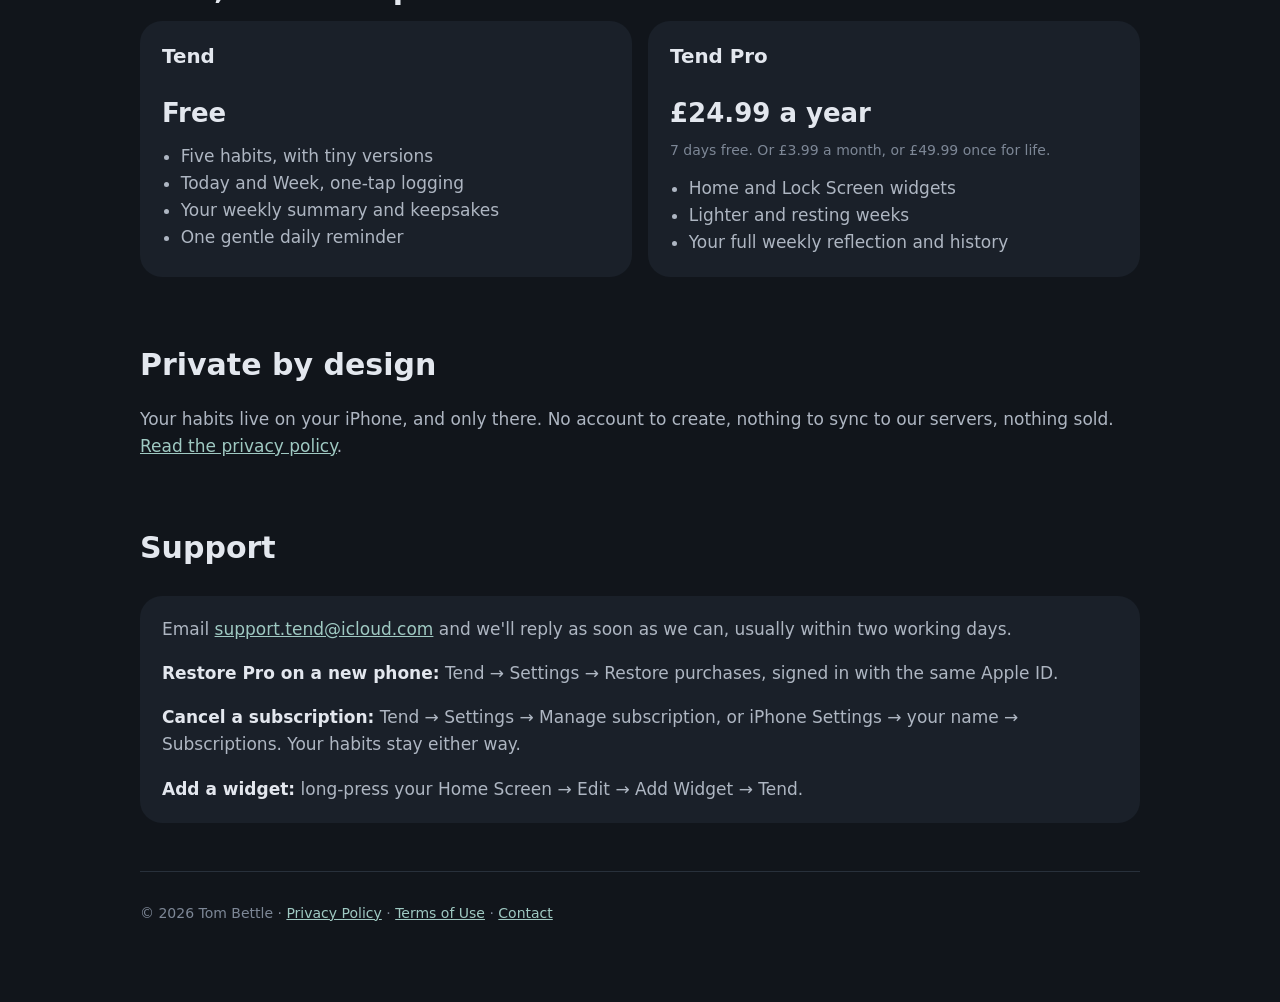
==== commit 9973abaa: "More water room on phones Co-Authored-By: Claude Opus 5.5 <noreply@anthropic.com>" ====
--- a/index.html
+++ b/index.html
@@ -47,7 +47,7 @@
     .tide { background: transparent; border-radius: 0; overflow: visible; }
     .tide > canvas { display: none; }
     .tide-inner { display: flex; flex-direction: column; gap: 14px; padding: 0; }
-    .tide-count { order: -1; position: relative; overflow: hidden; text-align: left; background: var(--card); border-radius: 28px; padding: 26px 22px 150px; }
+    .tide-count { order: -1; position: relative; overflow: hidden; text-align: left; background: var(--card); border-radius: 28px; padding: 26px 22px 196px; }
     .tide-count canvas.tide-mobile { display: block; }
     .tide-count .num, .tide-count .cap, .tide-count .sub { position: relative; }
     .tide-copy { background: var(--card); border-radius: 28px; padding: 24px 22px; }
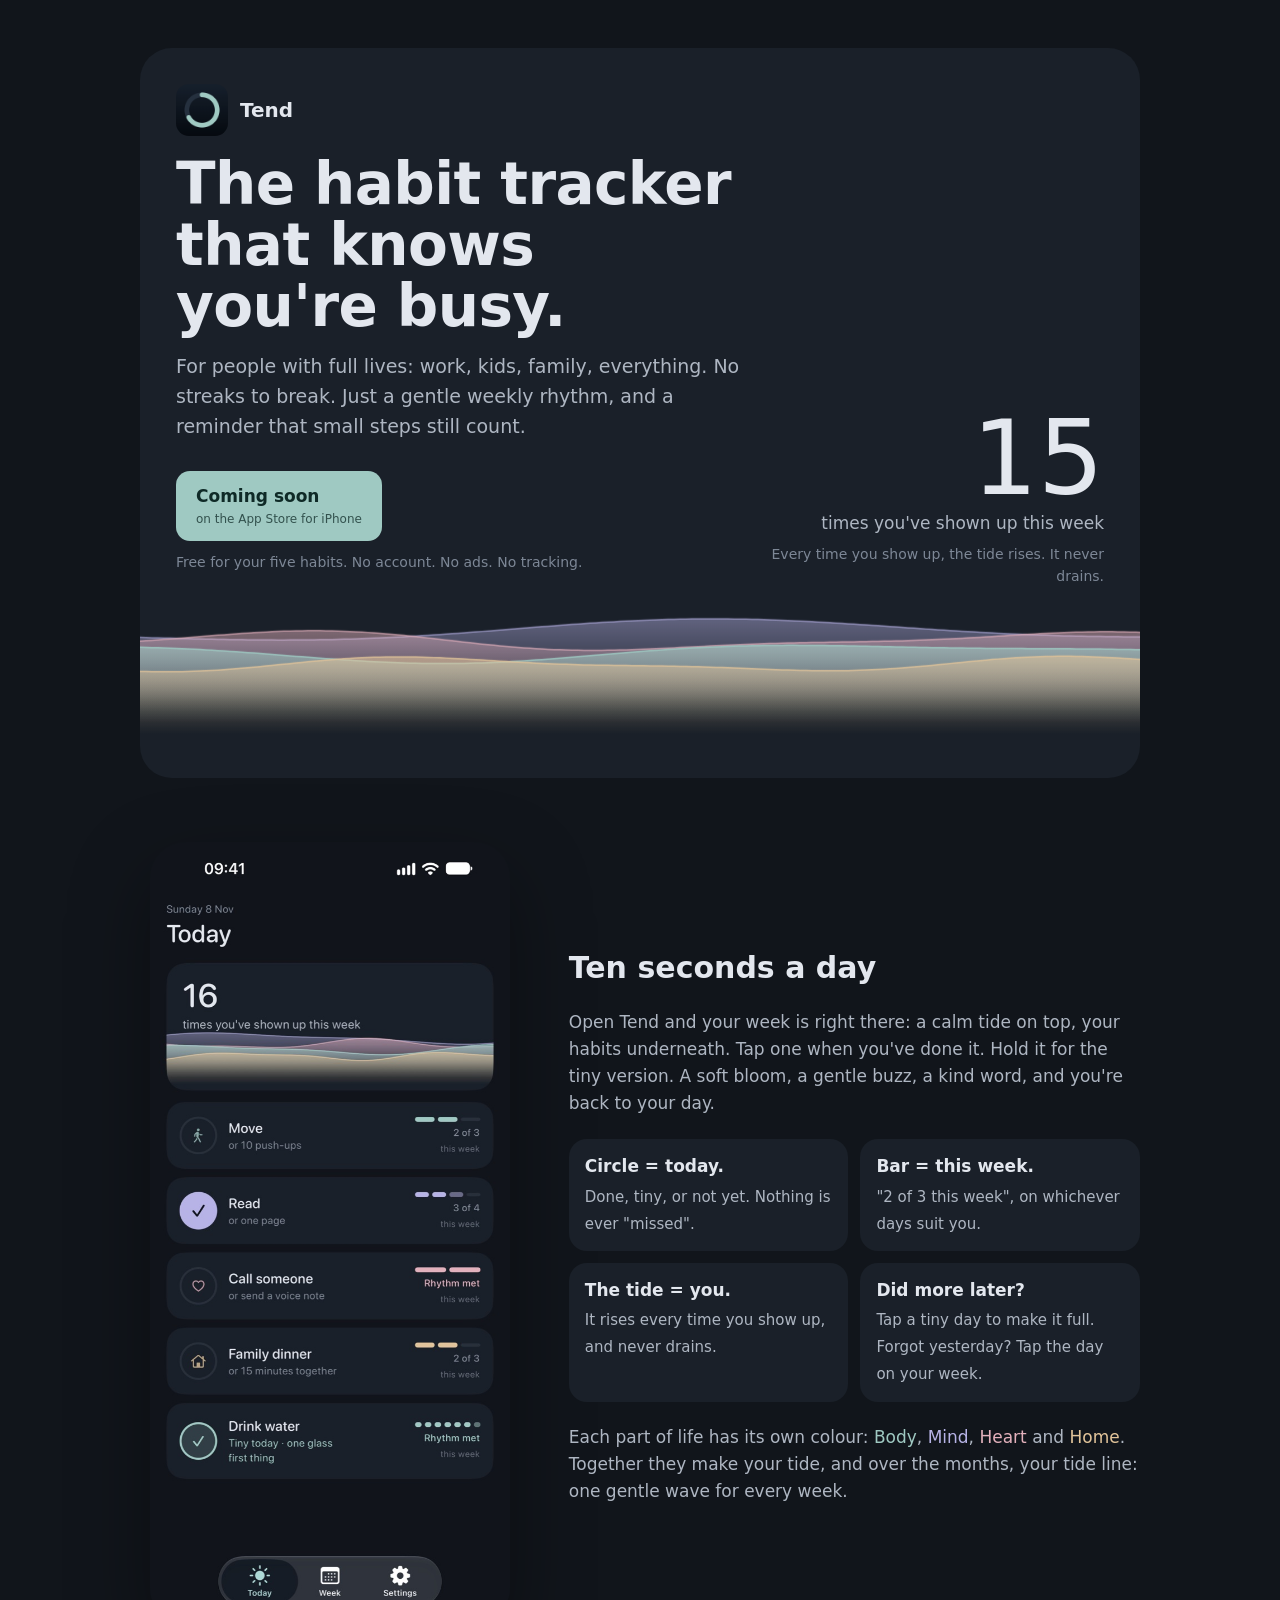
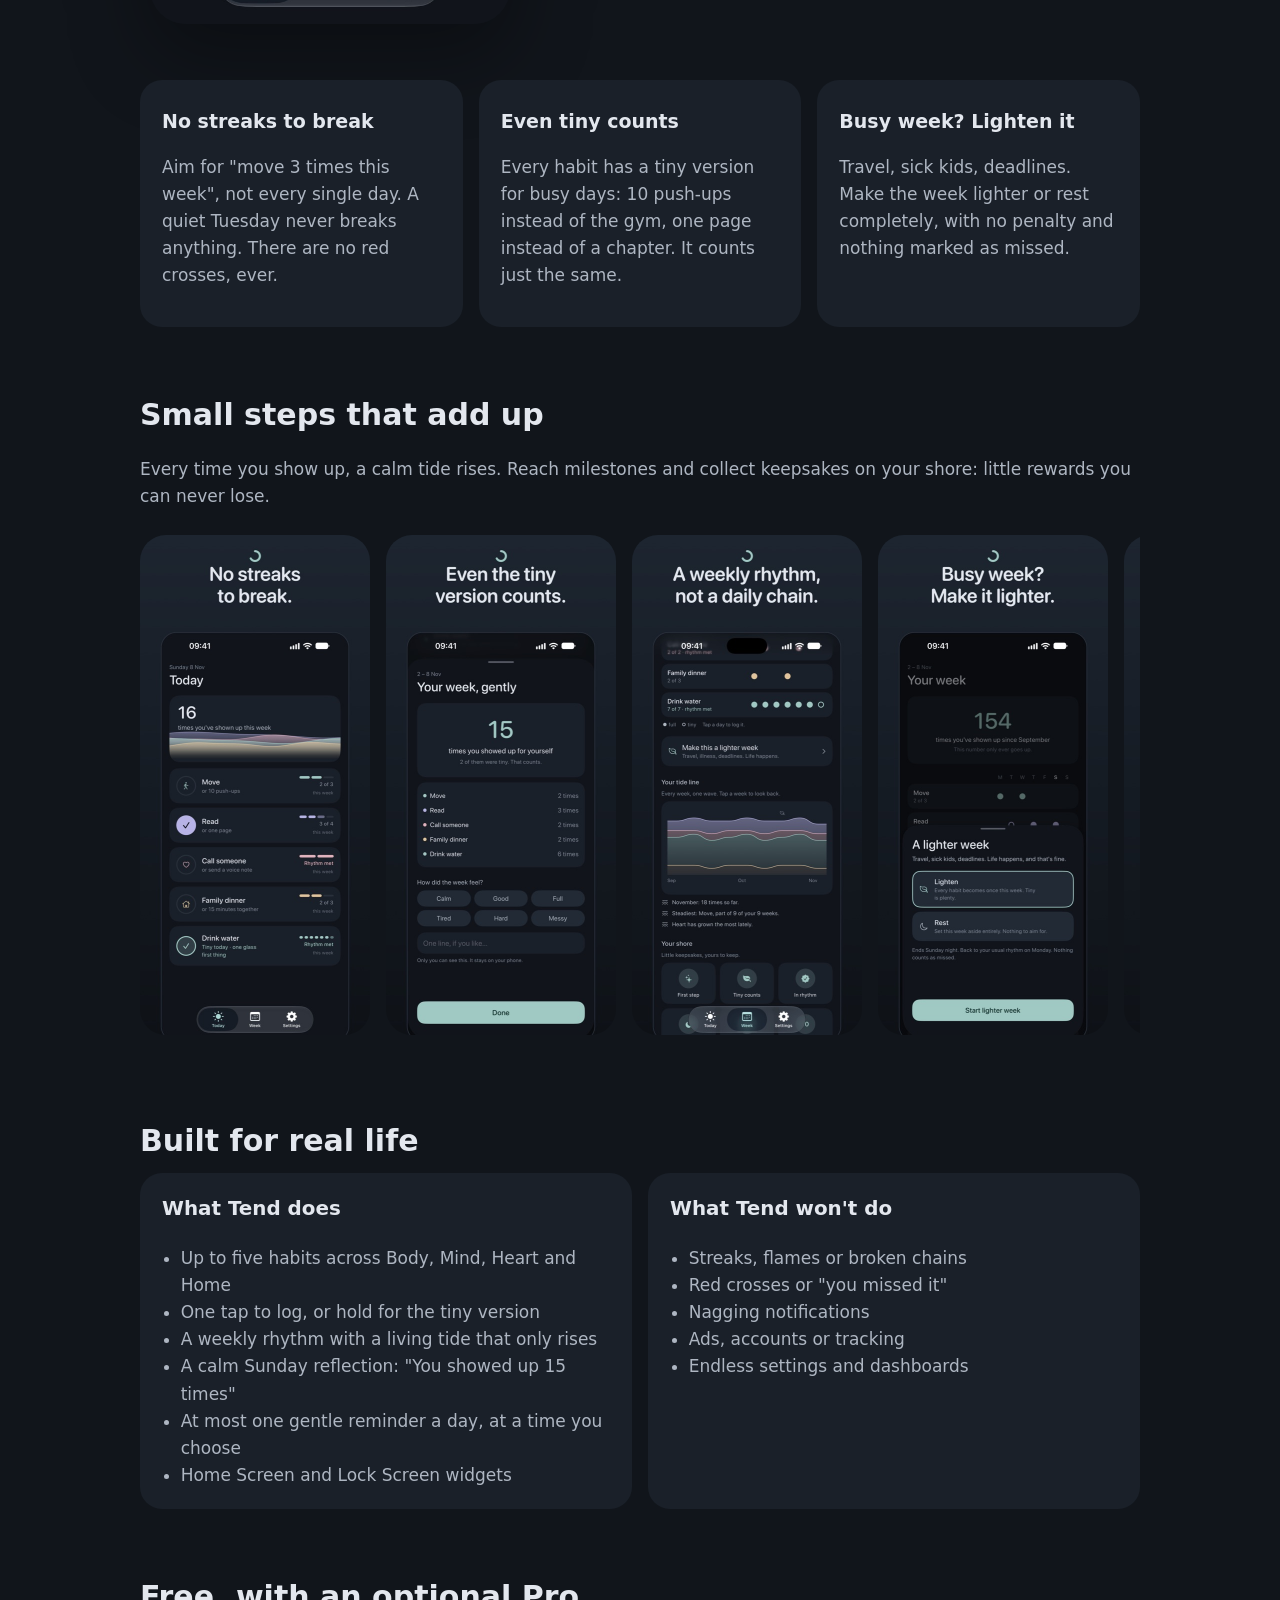
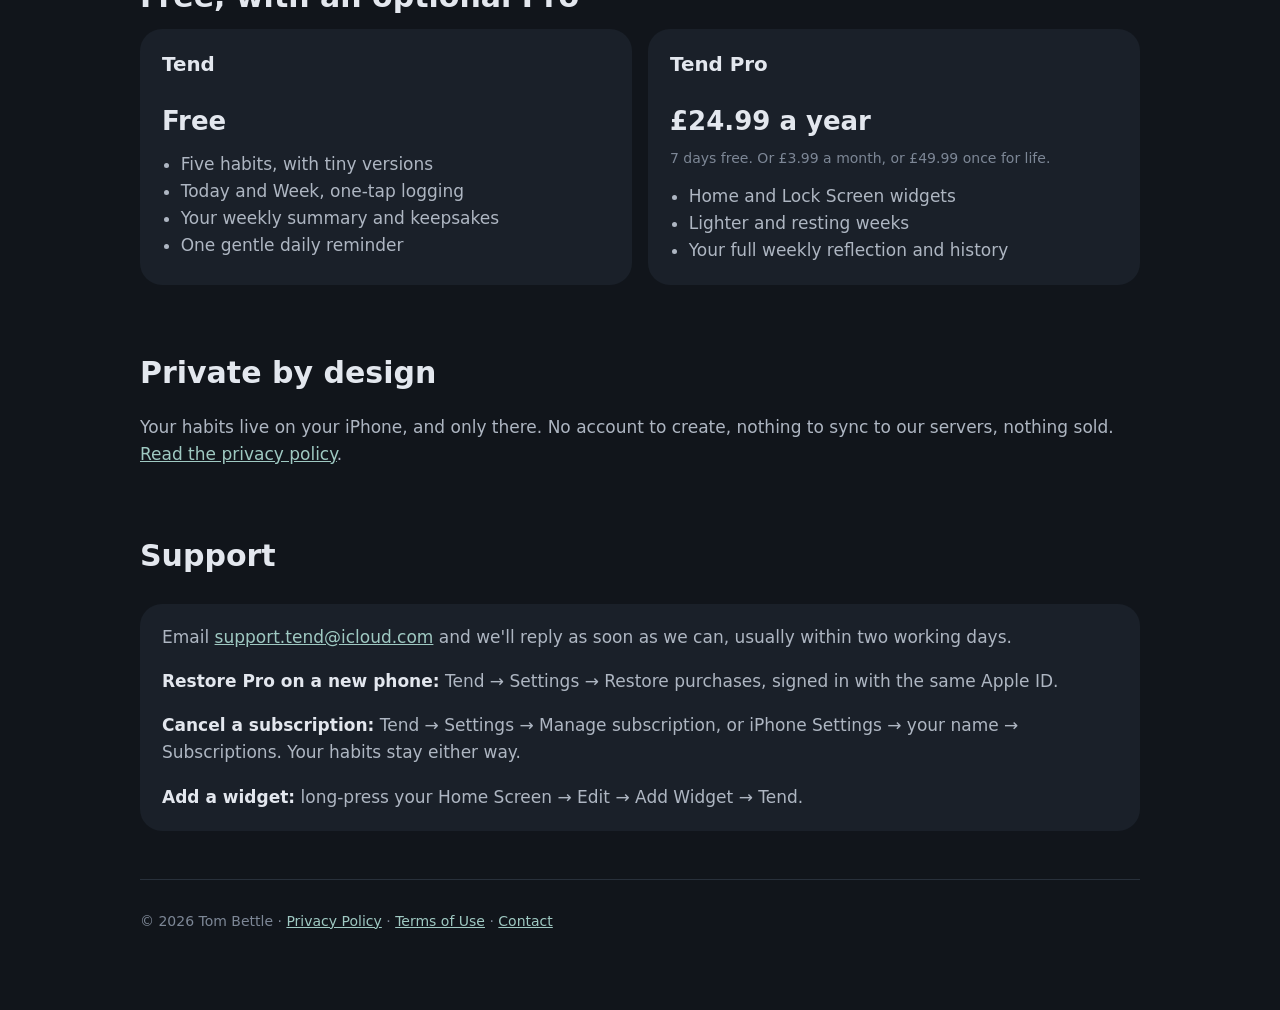
==== commit ae8630d9: "New Today screenshot with the tide, fuller intro text Co-Authored-By: Claude Opus 5.5 <noreply@anthr" ====
--- a/index.html
+++ b/index.html
@@ -10,7 +10,7 @@
 <meta property="og:image" content="https://sitexuk.github.io/tend-site/images/1-today.jpg">
 <link rel="icon" href="images/icon.png">
 <link rel="apple-touch-icon" href="images/icon.png">
-<link rel="stylesheet" href="style.css?v=2">
+<link rel="stylesheet" href="style.css?v=3">
 <style>
   main { max-width: 1040px; }
   .tide { position: relative; background: var(--card); border-radius: 32px; overflow: hidden; margin-top: 8px; }
@@ -25,7 +25,11 @@
   .tide-count .cap { color: var(--soft); font-size: 17px; }
   .tide-count .sub { color: var(--muted); font-size: 14px; margin-top: 6px; }
   .tide-count canvas.tide-mobile { display: none; position: absolute; inset: 0; width: 100%; height: 100%; }
-  .hero { display:grid; grid-template-columns: 0.8fr 1.2fr; gap: 40px; align-items:center; margin-top: 56px; }
+  .hero { display:grid; grid-template-columns: 0.8fr 1.2fr; gap: 48px; align-items:center; margin-top: 64px; }
+  .facts { display:grid; grid-template-columns: 1fr 1fr; gap: 12px; margin: 22px 0; }
+  .facts div { background: var(--card); border-radius: 18px; padding: 14px 16px; }
+  .facts strong { display:block; margin-bottom: 2px; }
+  .facts span { color: var(--soft); font-size: 15px; }
   .badge { display:inline-flex; align-items:center; gap:10px; background: var(--accent); color: var(--on-accent); border-radius: 14px; padding: 12px 20px; font-weight:600; text-decoration:none; margin-top: 10px; }
   .badge small { display:block; font-weight:400; font-size:12px; opacity:.75; }
   .note { font-size:14px; color: var(--muted); margin-top: 10px; }
@@ -42,7 +46,7 @@
   .not { color: var(--muted); }
   h2.section { font-size: 30px; margin-top: 64px; }
   @media (max-width: 760px) {
-    .hero, .split, .pillars, .tide-inner { grid-template-columns: 1fr; }
+    .hero, .split, .pillars, .tide-inner, .facts { grid-template-columns: 1fr; }
     /* Phones: the tide card first, then the intro card underneath. */
     .tide { background: transparent; border-radius: 0; overflow: visible; }
     .tide > canvas { display: none; }
@@ -78,11 +82,17 @@
   </section>
 
   <section class="hero">
-    <img class="phone" src="images/1-today.jpg" alt="Tend's Today screen with five habits and the rising tide">
+    <img class="phone" src="images/today-raw.jpg" alt="Tend's Today screen: five habits under a gently rising tide">
     <div>
       <h2 class="section" style="margin-top:0">Ten seconds a day</h2>
-      <p>Tap a habit to log it. Hold for the tiny version. A soft bloom, a gentle buzz, a kind word, and back to your day.</p>
-      <p>Each part of life has its own colour: <span style="color:var(--body)">Body</span>, <span style="color:var(--mind)">Mind</span>, <span style="color:var(--heart)">Heart</span> and <span style="color:var(--home)">Home</span>. Together they make your tide.</p>
+      <p>Open Tend and your week is right there: a calm tide on top, your habits underneath. Tap one when you've done it. Hold it for the tiny version. A soft bloom, a gentle buzz, a kind word, and you're back to your day.</p>
+      <div class="facts">
+        <div><strong>Circle = today.</strong> <span>Done, tiny, or not yet. Nothing is ever "missed".</span></div>
+        <div><strong>Bar = this week.</strong> <span>"2 of 3 this week", on whichever days suit you.</span></div>
+        <div><strong>The tide = you.</strong> <span>It rises every time you show up, and never drains.</span></div>
+        <div><strong>Did more later?</strong> <span>Tap a tiny day to make it full. Forgot yesterday? Tap the day on your week.</span></div>
+      </div>
+      <p>Each part of life has its own colour: <span style="color:var(--body)">Body</span>, <span style="color:var(--mind)">Mind</span>, <span style="color:var(--heart)">Heart</span> and <span style="color:var(--home)">Home</span>. Together they make your tide, and over the months, your tide line: one gentle wave for every week.</p>
     </div>
   </section>
 
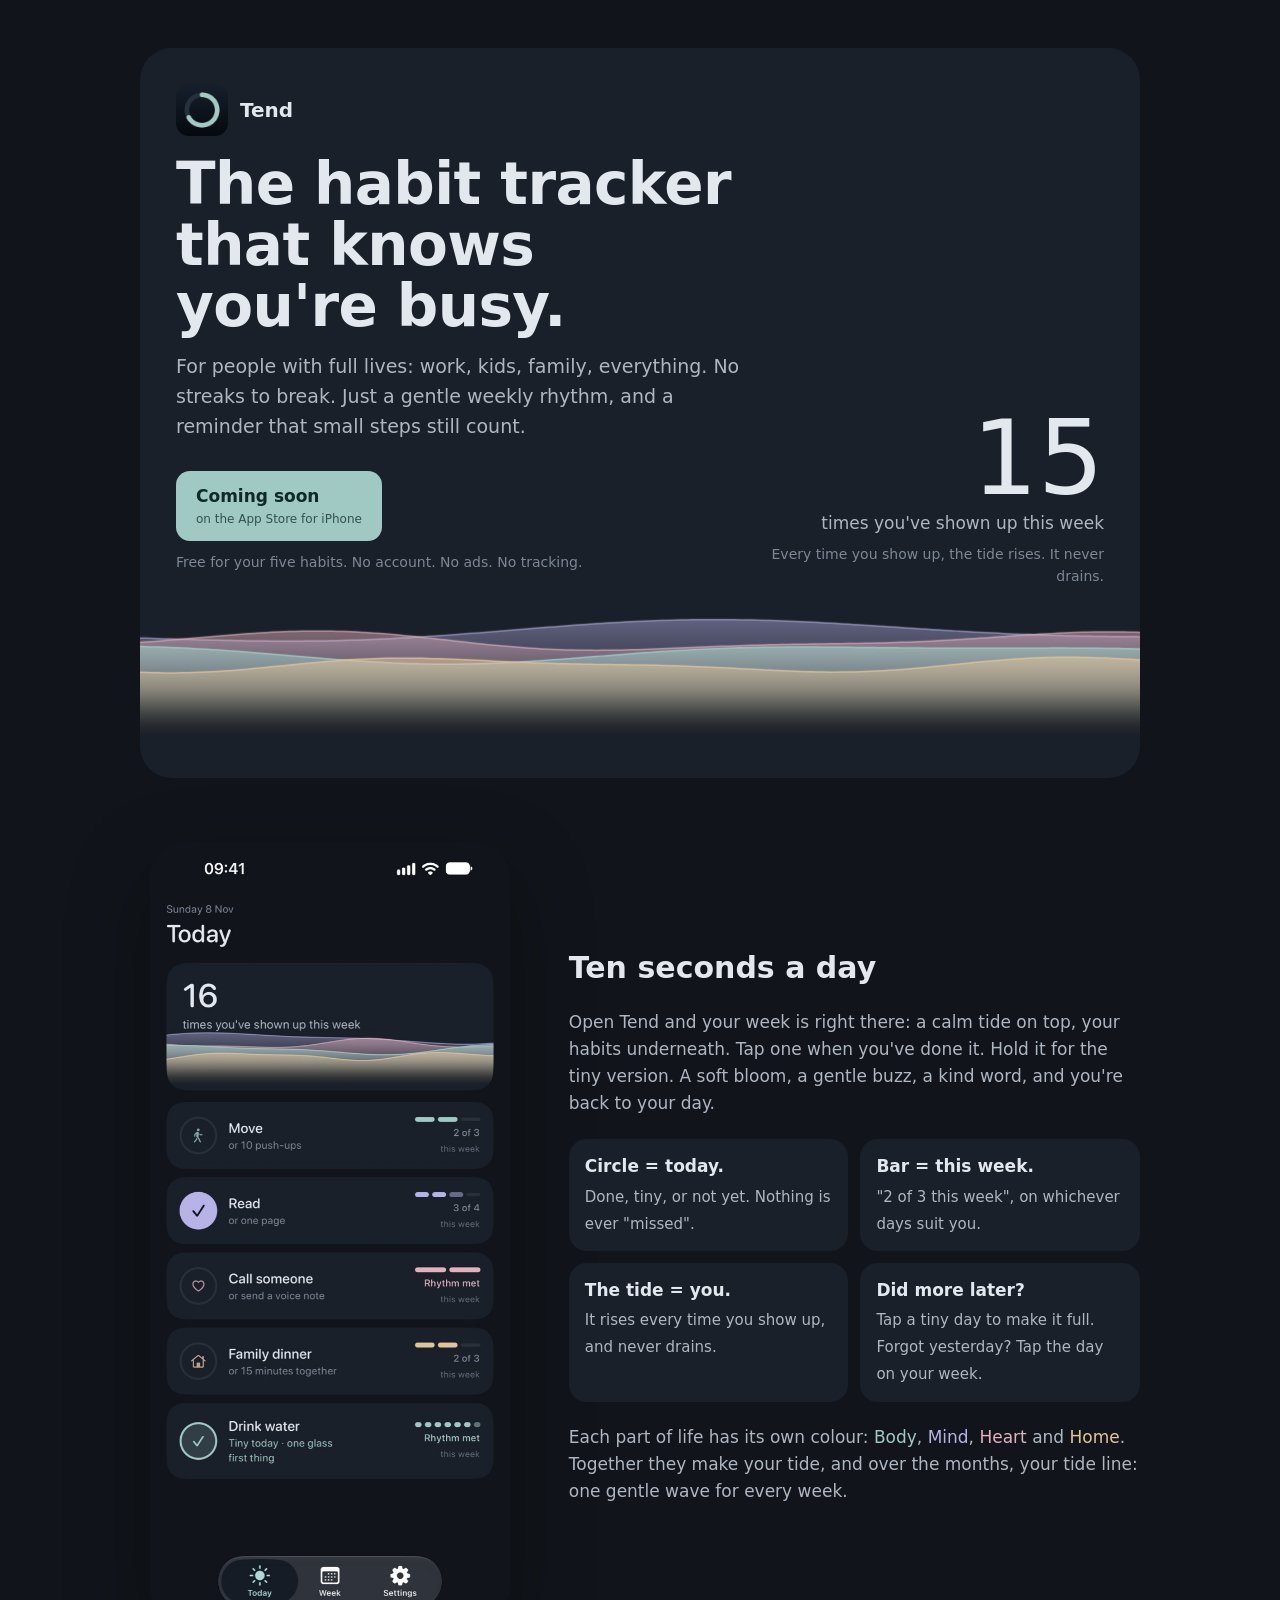
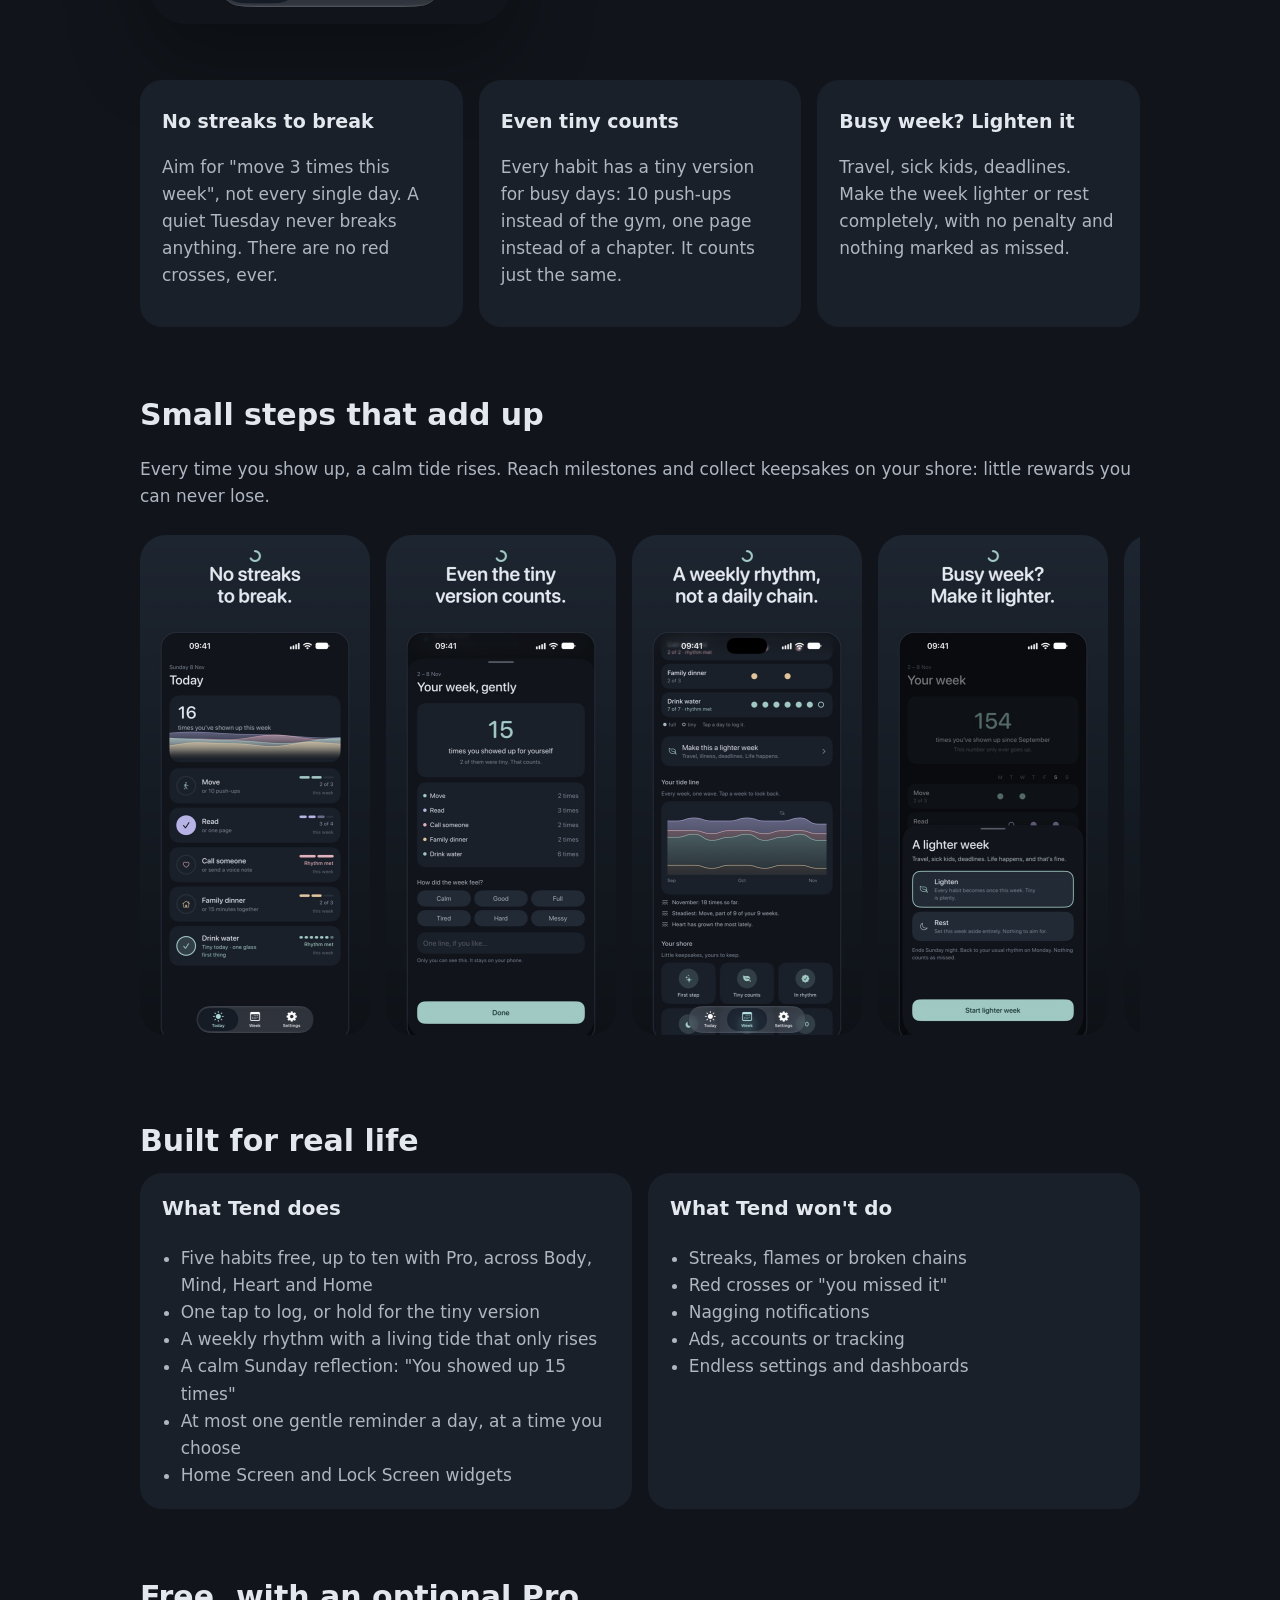
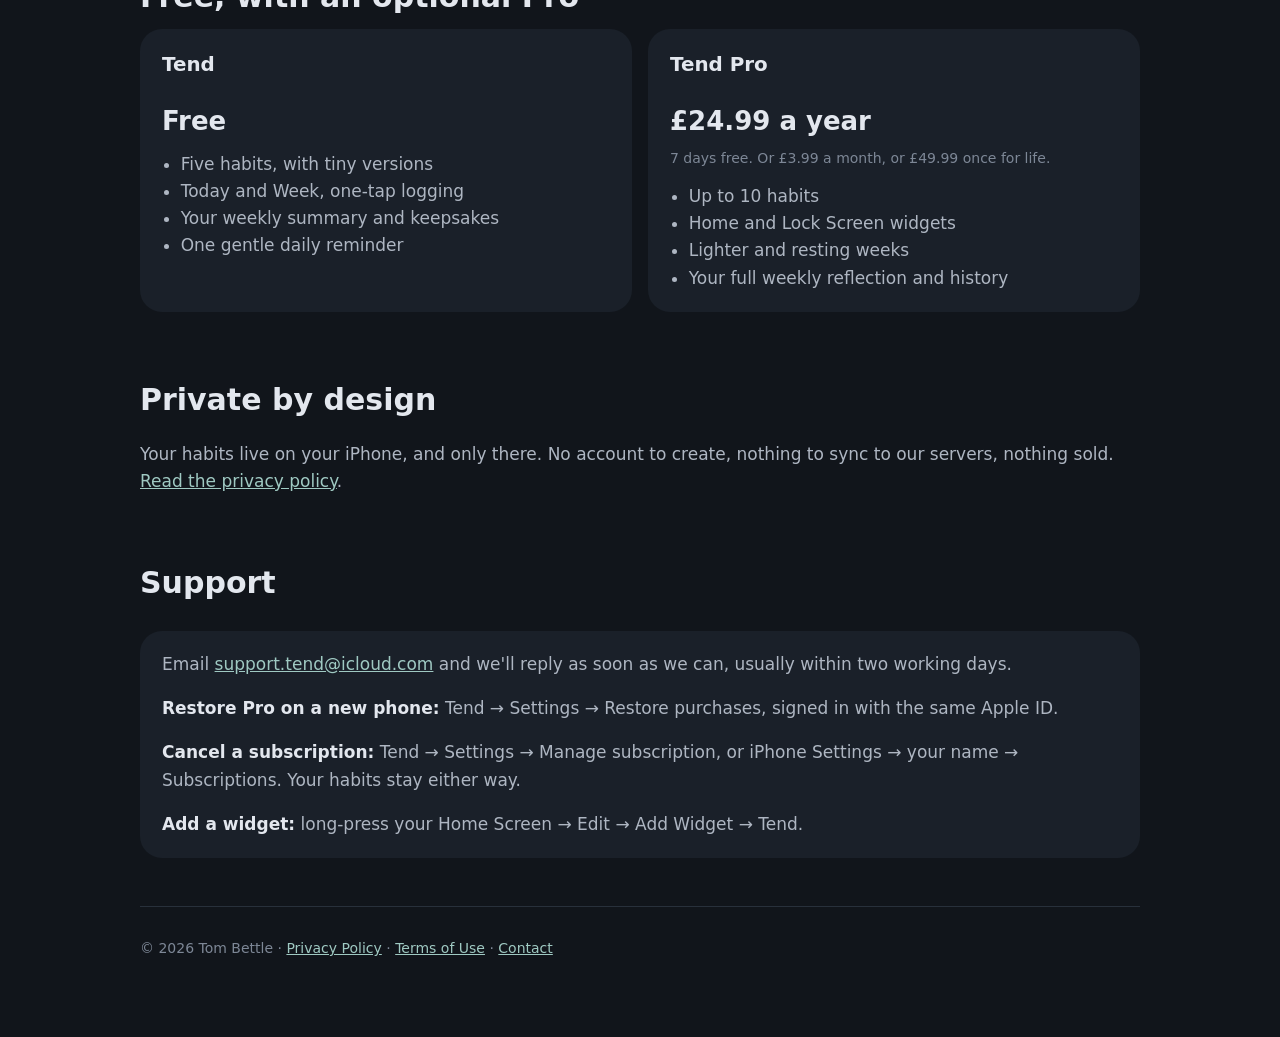
==== commit 1bb245d1: "Pro: up to 10 habits Co-Authored-By: Claude Opus 5.5 <noreply@anthropic.com>" ====
--- a/index.html
+++ b/index.html
@@ -126,7 +126,7 @@
     <div class="card">
       <h3 style="margin-top:0">What Tend does</h3>
       <ul class="clean">
-        <li>Up to five habits across Body, Mind, Heart and Home</li>
+        <li>Five habits free, up to ten with Pro, across Body, Mind, Heart and Home</li>
         <li>One tap to log, or hold for the tiny version</li>
         <li>A weekly rhythm with a living tide that only rises</li>
         <li>A calm Sunday reflection: "You showed up 15 times"</li>
@@ -163,6 +163,7 @@
       <p class="price">£24.99 a year</p>
       <p class="small" style="margin-top:0">7 days free. Or £3.99 a month, or £49.99 once for life.</p>
       <ul class="clean">
+        <li>Up to 10 habits</li>
         <li>Home and Lock Screen widgets</li>
         <li>Lighter and resting weeks</li>
         <li>Your full weekly reflection and history</li>
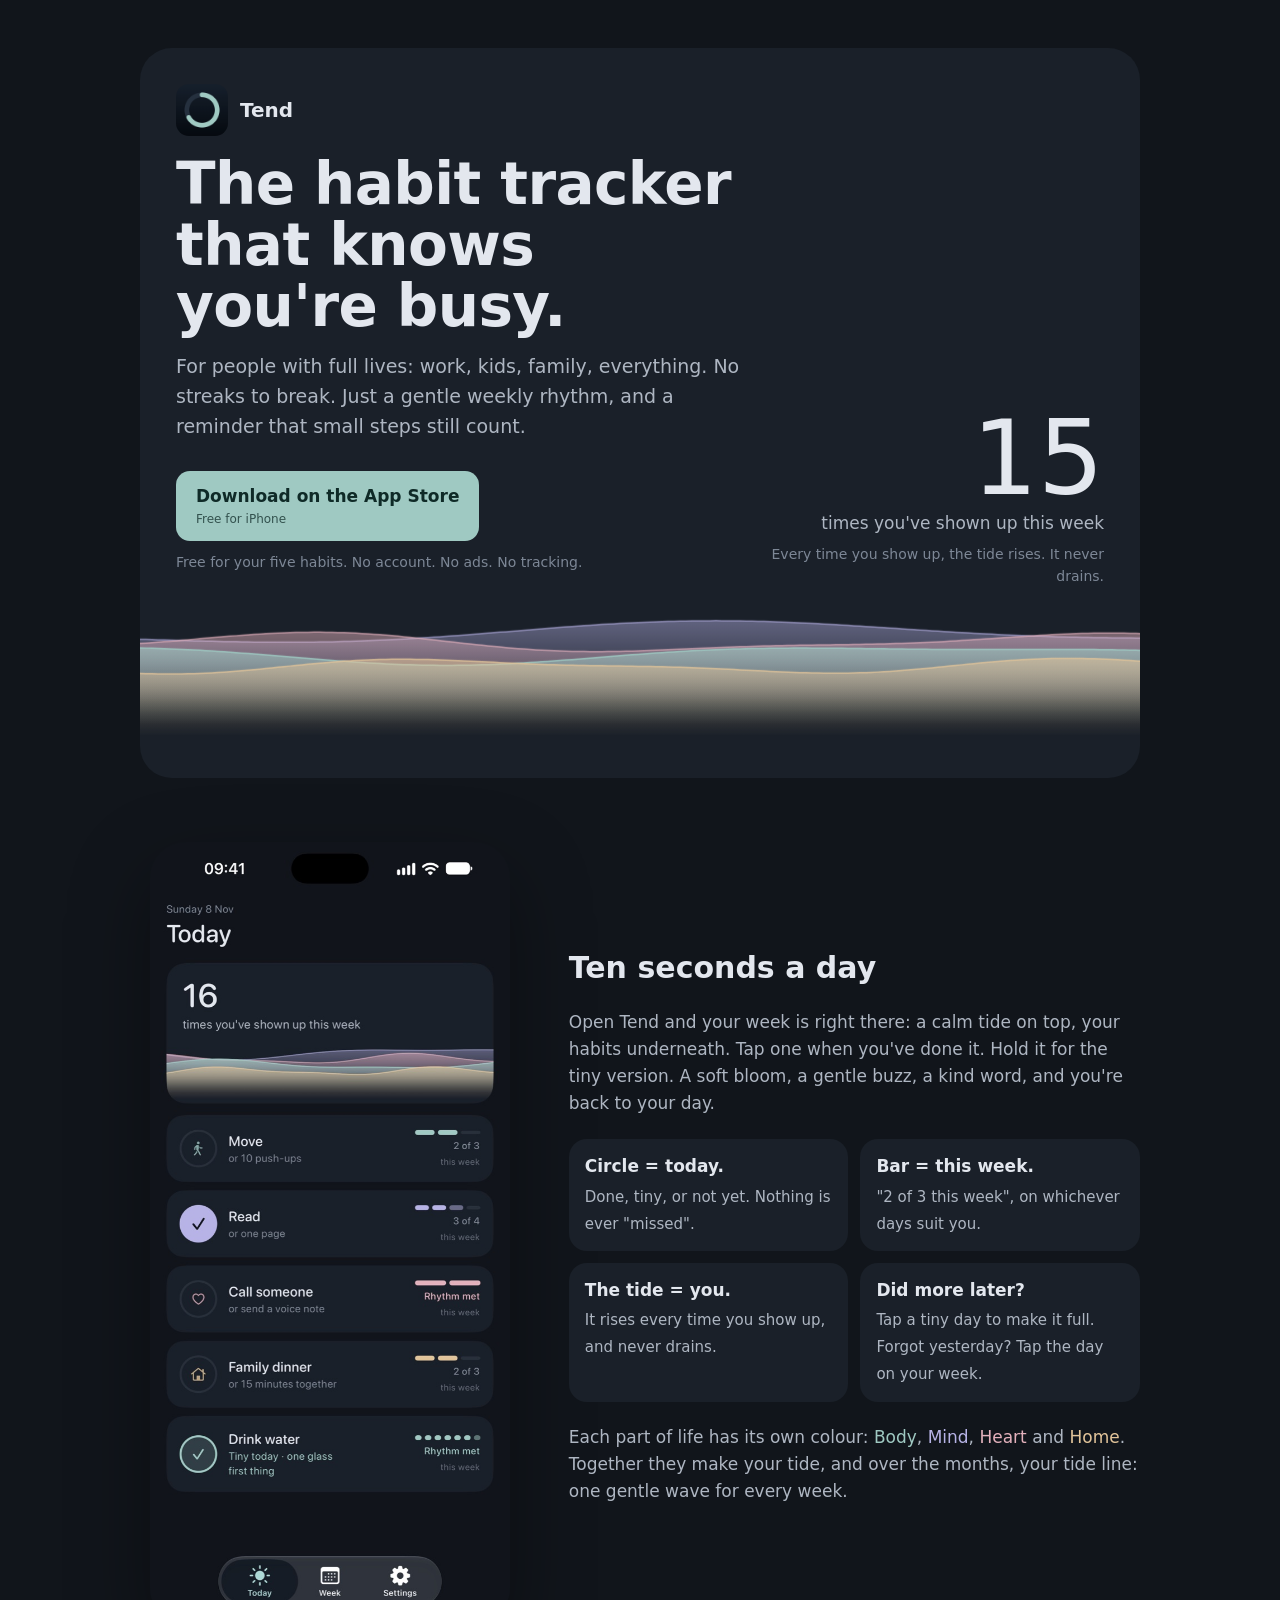
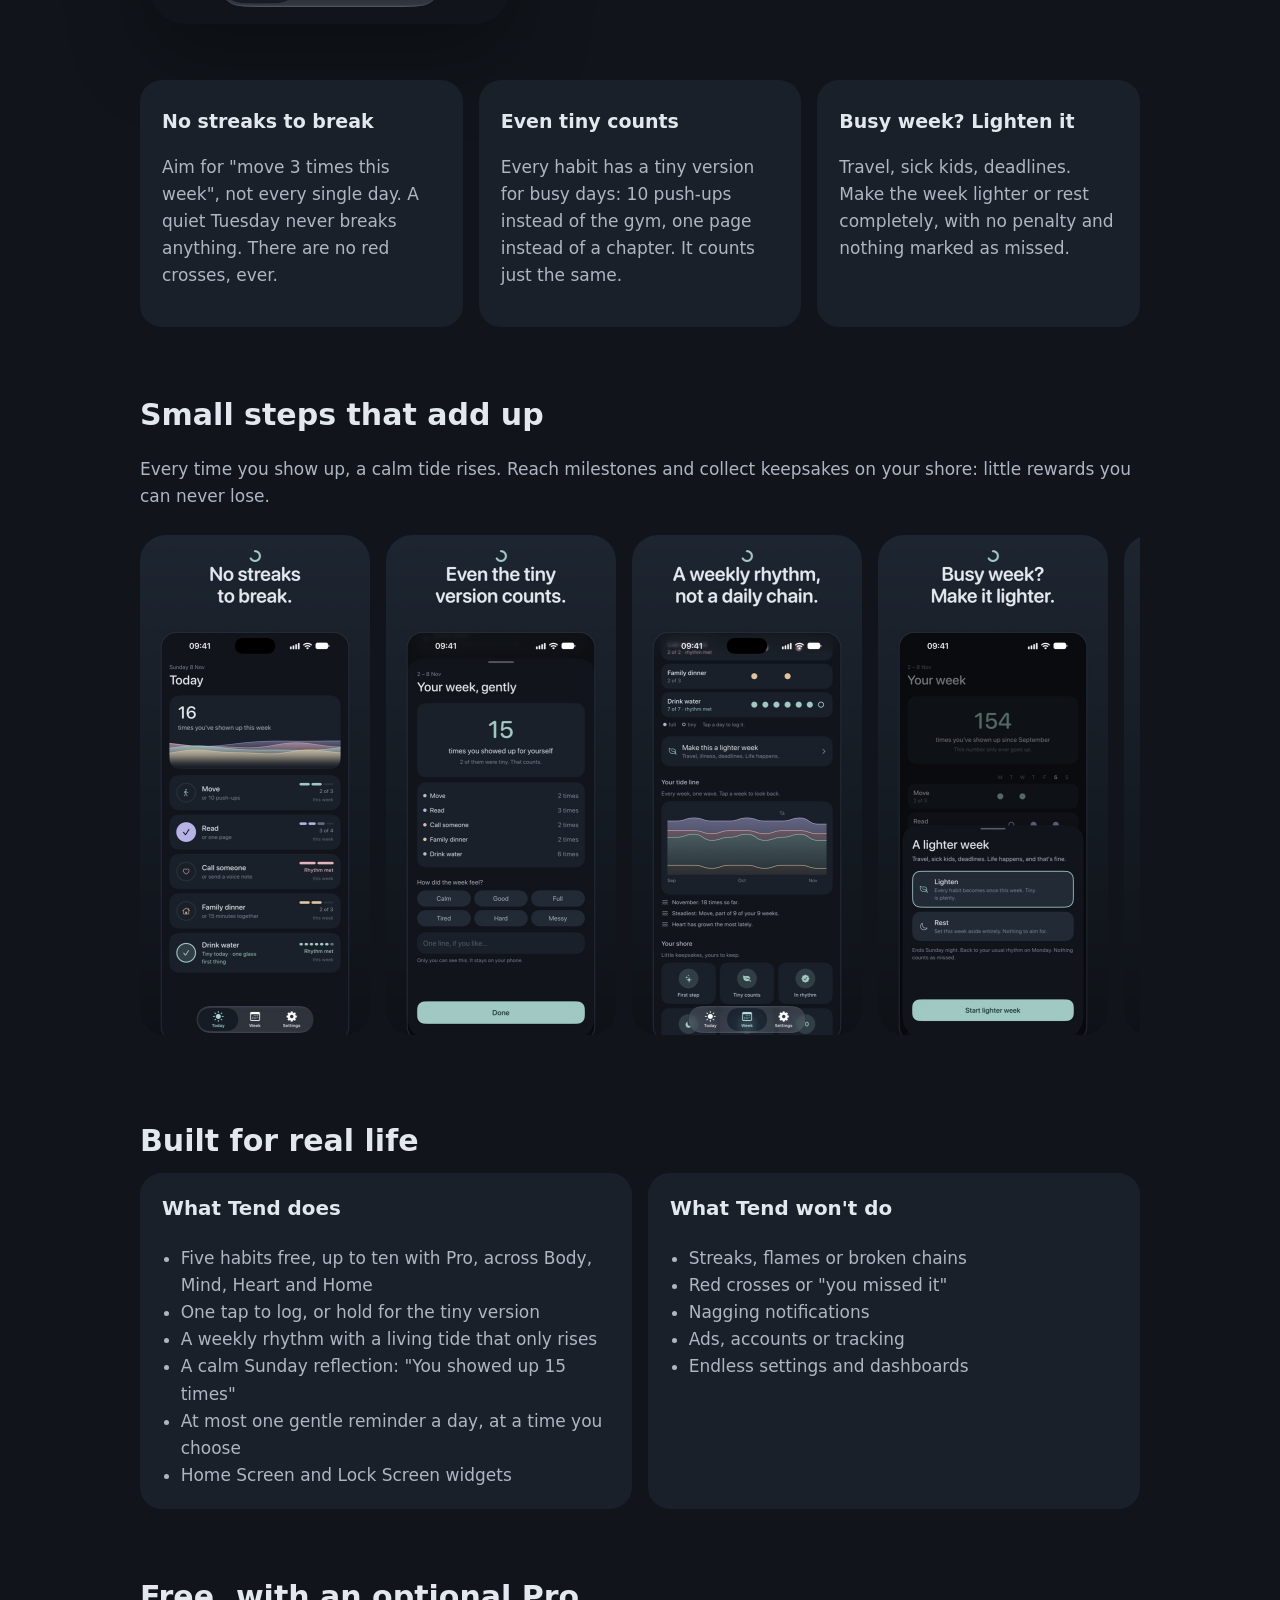
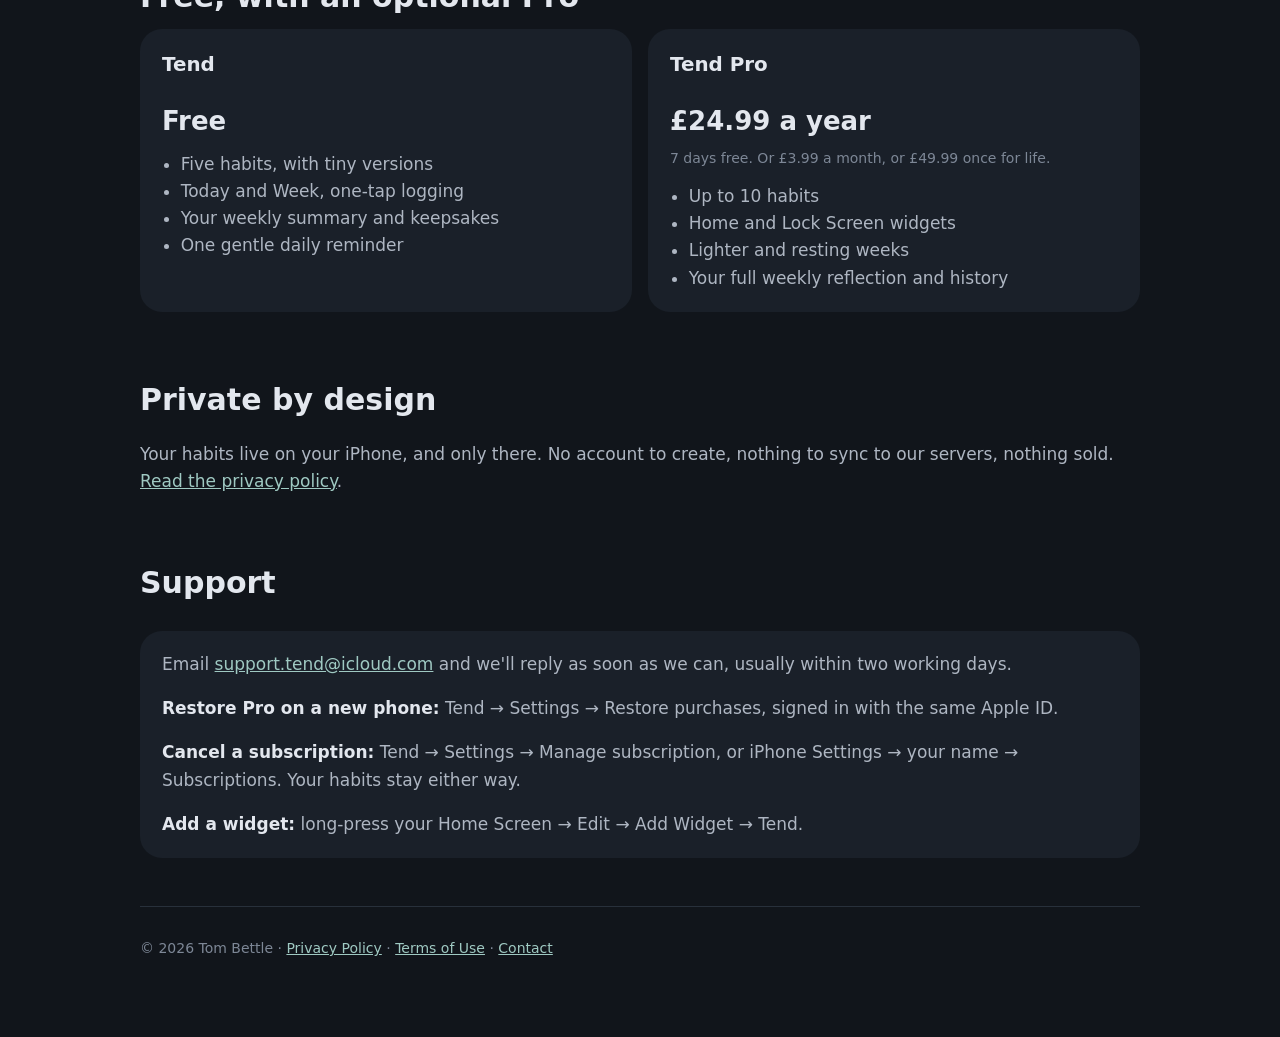
==== commit 9be619ec: "Tend is live: link the App Store Co-Authored-By: Claude Opus 5.5 <noreply@anthropic.com>" ====
--- a/index.html
+++ b/index.html
@@ -69,7 +69,7 @@
         <div class="brand"><img class="appicon" src="images/icon.png" alt=""> <span>Tend</span></div>
         <h1>The habit tracker that knows you're busy.</h1>
         <p class="lead">For people with full lives: work, kids, family, everything. No streaks to break. Just a gentle weekly rhythm, and a reminder that small steps still count.</p>
-        <a class="badge" href="#download"><span>Coming soon<small>on the App Store for iPhone</small></span></a>
+        <a class="badge" href="https://apps.apple.com/app/id6831999822"><span>Download on the App Store<small>Free for iPhone</small></span></a>
         <p class="note">Free for your five habits. No account. No ads. No tracking.</p>
       </div>
       <div class="tide-count">
